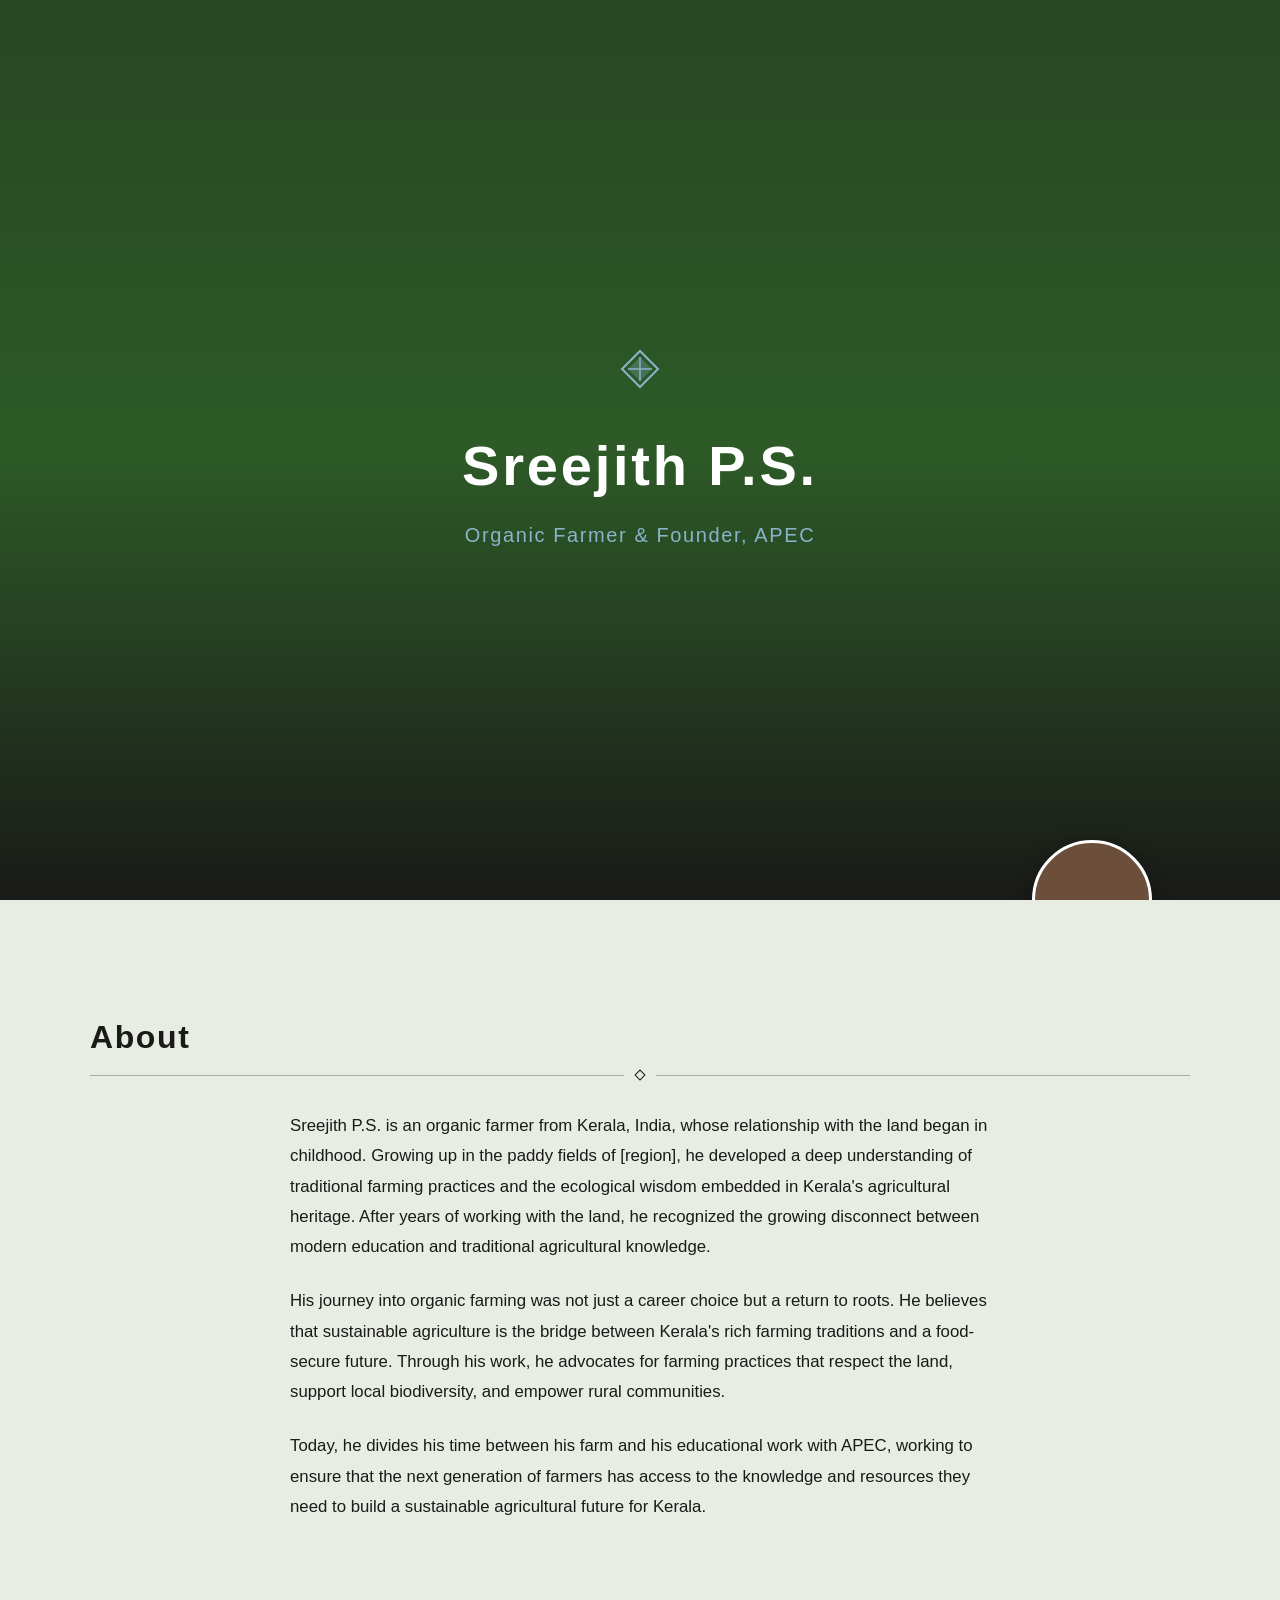
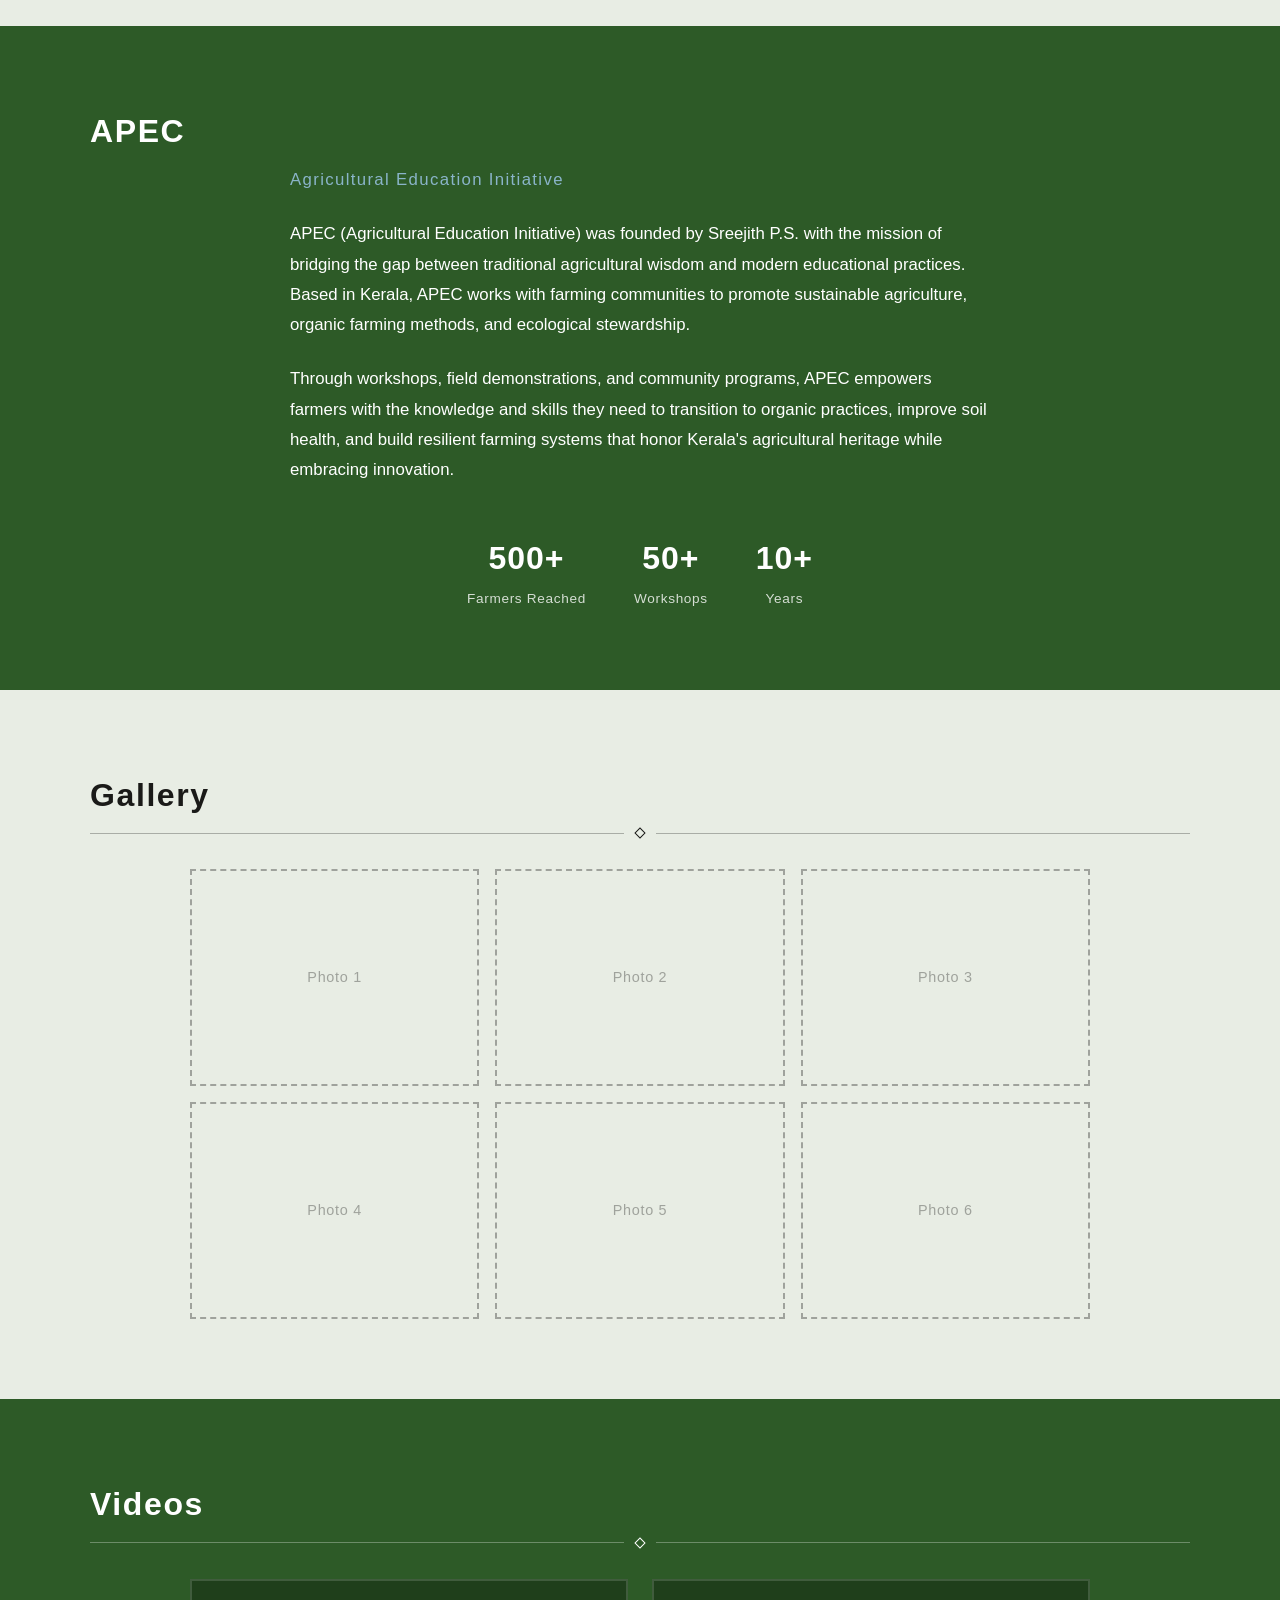
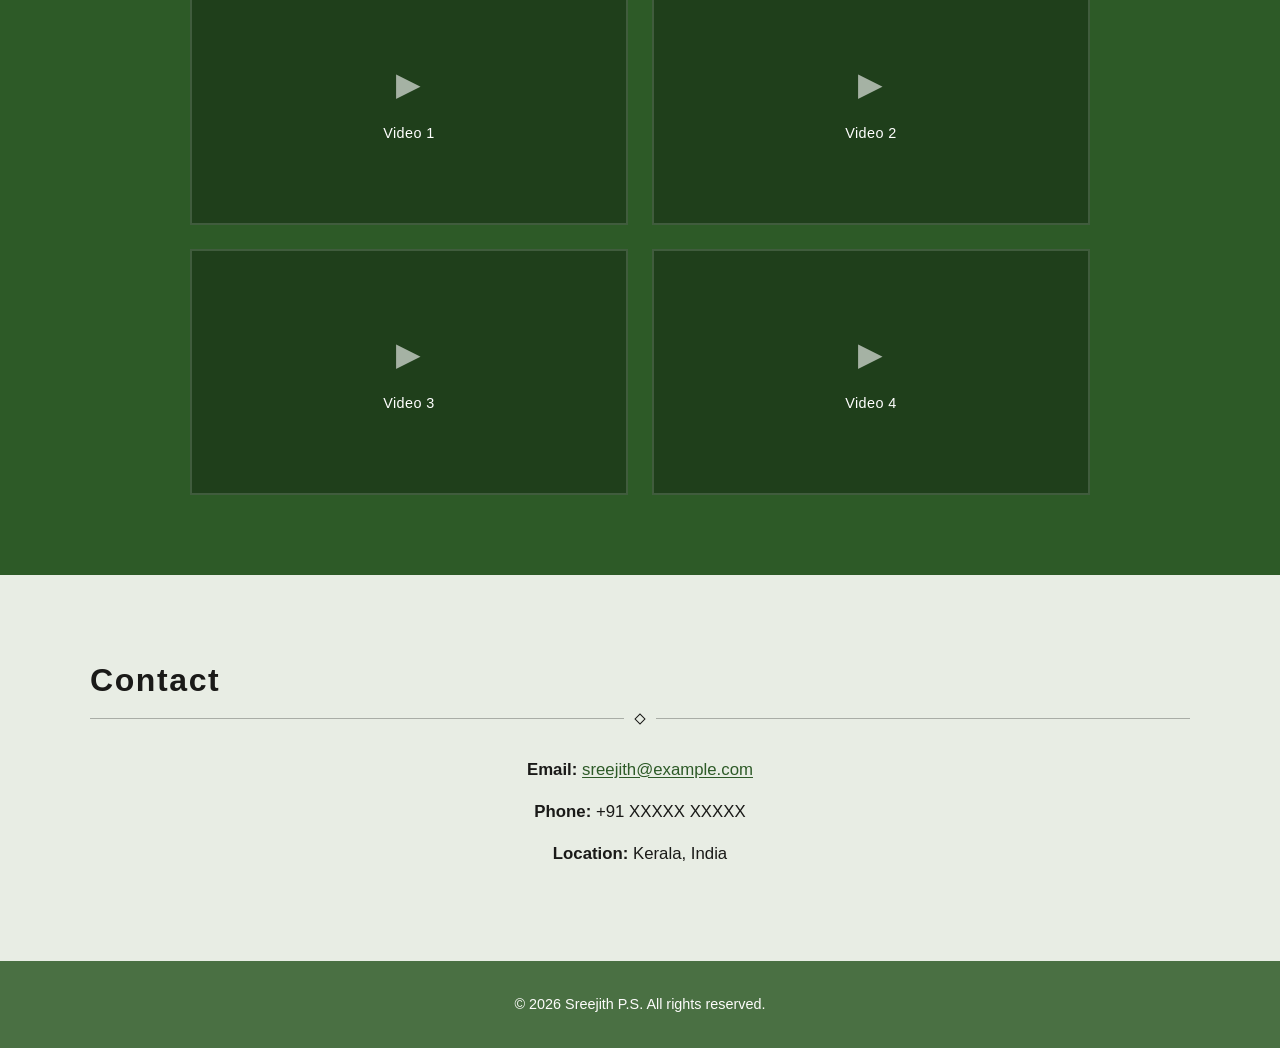
==== index.html @ b1ca7e9a "Initial commit: Sreejith P.S. portfolio site" ====
<!DOCTYPE html>
<html lang="en">
<head>
  <meta charset="UTF-8">
  <meta name="viewport" content="width=device-width, initial-scale=1.0">
  <meta name="description" content="Sreejith P.S. — Organic Farmer & Founder, APEC. Agricultural education initiative based in Kerala, India.">
  <title>Sreejith P.S. — Organic Farmer & Founder, APEC</title>
  <link rel="stylesheet" href="style.css">
</head>
<body>
  <a href="#main" class="skip-link">Skip to main content</a>

  <main id="main">

  <!-- ===== HERO ===== -->
  <section id="hero">
    <!-- REPLACE: hero landscape photo — replace background in style.css .hero-bg -->
    <div class="hero-bg"></div>
    <div class="hero-overlay"></div>
    <div class="hero-content">
      <div class="brand-mark" aria-hidden="true">
        <svg viewBox="0 0 40 40" width="40" height="40">
          <path d="M20 2 L38 20 L20 38 L2 20 Z" fill="none" stroke="#8AB4C9" stroke-width="2"/>
          <path d="M20 8 L32 20 L20 32 L8 20 Z" fill="#8AB4C9" opacity="0.3"/>
          <line x1="20" y1="8" x2="20" y2="32" stroke="#8AB4C9" stroke-width="1.5"/>
          <line x1="8" y1="20" x2="32" y2="20" stroke="#8AB4C9" stroke-width="1.5"/>
        </svg>
      </div>
      <h1>Sreejith P.S.</h1>
      <p class="tagline">Organic Farmer &amp; Founder, APEC</p>
    </div>
    <!-- REPLACE: portrait photo — replace background in style.css .hero-portrait -->
    <div class="hero-portrait" role="img" aria-label="Portrait of Sreejith P.S."></div>
  </section>

  <!-- ===== BIO ===== -->
  <section id="bio">
    <div class="section-content">
      <h2>About</h2>
      <div class="divider"><span class="divider-dot"></span></div>
      <!-- REPLACE: bio paragraph 1 -->
      <p>Sreejith P.S. is an organic farmer from Kerala, India, whose relationship with the land began in childhood. Growing up in the paddy fields of [region], he developed a deep understanding of traditional farming practices and the ecological wisdom embedded in Kerala's agricultural heritage. After years of working with the land, he recognized the growing disconnect between modern education and traditional agricultural knowledge.</p>
      <!-- REPLACE: bio paragraph 2 -->
      <p>His journey into organic farming was not just a career choice but a return to roots. He believes that sustainable agriculture is the bridge between Kerala's rich farming traditions and a food-secure future. Through his work, he advocates for farming practices that respect the land, support local biodiversity, and empower rural communities.</p>
      <!-- REPLACE: bio paragraph 3 (optional) -->
      <p>Today, he divides his time between his farm and his educational work with APEC, working to ensure that the next generation of farmers has access to the knowledge and resources they need to build a sustainable agricultural future for Kerala.</p>
    </div>
  </section>

  <!-- ===== APEC ===== -->
  <section id="apec">
    <div class="section-content">
      <h2>APEC</h2>
      <p class="subtitle">Agricultural Education Initiative</p>
      <!-- REPLACE: apec paragraph 1 -->
      <p>APEC (Agricultural Education Initiative) was founded by Sreejith P.S. with the mission of bridging the gap between traditional agricultural wisdom and modern educational practices. Based in Kerala, APEC works with farming communities to promote sustainable agriculture, organic farming methods, and ecological stewardship.</p>
      <!-- REPLACE: apec paragraph 2 -->
      <p>Through workshops, field demonstrations, and community programs, APEC empowers farmers with the knowledge and skills they need to transition to organic practices, improve soil health, and build resilient farming systems that honor Kerala's agricultural heritage while embracing innovation.</p>
      <div class="stats">
        <div class="stat"><span class="stat-number">500+</span><span class="stat-label">Farmers Reached</span></div>
        <div class="stat"><span class="stat-number">50+</span><span class="stat-label">Workshops</span></div>
        <div class="stat"><span class="stat-number">10+</span><span class="stat-label">Years</span></div>
      </div>
    </div>
  </section>

  <!-- ===== GALLERY ===== -->
  <section id="gallery">
    <div class="section-content">
      <h2>Gallery</h2>
      <div class="divider"><span class="divider-dot"></span></div>
      <div class="gallery-grid">
        <!-- REPLACE: photo 1 filename -->
        <div class="gallery-item placeholder">Photo 1</div>
        <!-- REPLACE: photo 2 filename -->
        <div class="gallery-item placeholder">Photo 2</div>
        <!-- REPLACE: photo 3 filename -->
        <div class="gallery-item placeholder">Photo 3</div>
        <!-- REPLACE: photo 4 filename -->
        <div class="gallery-item placeholder">Photo 4</div>
        <!-- REPLACE: photo 5 filename -->
        <div class="gallery-item placeholder">Photo 5</div>
        <!-- REPLACE: photo 6 filename -->
        <div class="gallery-item placeholder">Photo 6</div>
      </div>
    </div>
  </section>

  <!-- ===== VIDEOS ===== -->
  <section id="videos">
    <div class="section-content">
      <h2>Videos</h2>
      <div class="divider"><span class="divider-dot"></span></div>
      <div class="videos-grid">
        <!-- REPLACE: video 1 title -->
        <!-- REPLACE: YouTube embed URL for video 1 -->
        <div class="video-item placeholder">
          <div class="play-icon">&#9654;</div>
          <span>Video 1</span>
        </div>
        <!-- REPLACE: video 2 title -->
        <!-- REPLACE: YouTube embed URL for video 2 -->
        <div class="video-item placeholder">
          <div class="play-icon">&#9654;</div>
          <span>Video 2</span>
        </div>
        <!-- REPLACE: video 3 title -->
        <!-- REPLACE: YouTube embed URL for video 3 -->
        <div class="video-item placeholder">
          <div class="play-icon">&#9654;</div>
          <span>Video 3</span>
        </div>
        <!-- REPLACE: video 4 title -->
        <!-- REPLACE: YouTube embed URL for video 4 -->
        <div class="video-item placeholder">
          <div class="play-icon">&#9654;</div>
          <span>Video 4</span>
        </div>
      </div>
    </div>
  </section>

  <!-- ===== CONTACT ===== -->
  <section id="contact">
    <div class="section-content">
      <h2>Contact</h2>
      <div class="divider"><span class="divider-dot"></span></div>
      <div class="contact-info">
        <p><strong>Email:</strong> <a href="mailto:sreejith@example.com"><!-- REPLACE: real email -->sreejith@example.com</a></p>
        <p><strong>Phone:</strong> <!-- REPLACE: real phone -->+91 XXXXX XXXXX</p>
        <p><strong>Location:</strong> Kerala, India</p>
      </div>
    </div>
  </section>

  </main>

  <!-- ===== FOOTER ===== -->
  <footer>
    <p>&copy; 2026 Sreejith P.S. All rights reserved.</p>
  </footer>

  <script src="script.js"></script>
</body>
</html>
---- style.css ----
/* ===== RESET & BASE ===== */
*, *::before, *::after {
  margin: 0;
  padding: 0;
  box-sizing: border-box;
}

html {
  scroll-behavior: smooth;
  font-size: 16px;
}

body {
  font-family: -apple-system, BlinkMacSystemFont, "Segoe UI", Roboto, Oxygen, Ubuntu, Cantarell, sans-serif;
  color: #1A1A18;
  background: #F5F0E8;
  line-height: 1.6;
  -webkit-font-smoothing: antialiased;
  overflow-x: hidden;
}

img {
  max-width: 100%;
  height: auto;
  display: block;
}

a {
  color: #2D5A27;
  text-decoration: underline;
  text-underline-offset: 2px;
}

a:focus-visible {
  outline: 3px solid #8AB4C9;
  outline-offset: 2px;
  border-radius: 2px;
}

/* ===== SKIP LINK ===== */
.skip-link {
  position: absolute;
  top: -100%;
  left: 0;
  background: #2D5A27;
  color: #fff;
  padding: 0.5rem 1rem;
  z-index: 1000;
  text-decoration: none;
}

.skip-link:focus {
  top: 0;
}

/* ===== HERO ===== */
#hero {
  position: relative;
  height: 100vh;
  height: 100dvh;
  min-height: 500px;
  display: flex;
  align-items: center;
  justify-content: center;
  overflow: hidden;
  background: #1A1A18;
}

.hero-bg {
  position: absolute;
  inset: 0;
  background: #2D5A27;
  /* REPLACE: hero landscape photo */
  /* background-image: url('path/to/landscape.jpg'); */
  /* background-size: cover; */
  /* background-position: center; */
}

.hero-overlay {
  position: absolute;
  inset: 0;
  background: linear-gradient(to top, #1A1A18 0%, transparent 50%, rgba(26,26,24,0.3) 100%);
}

.hero-content {
  position: relative;
  z-index: 2;
  text-align: center;
  color: #fff;
  padding: 2rem;
}

.brand-mark {
  margin-bottom: 1.5rem;
  display: inline-block;
}

.brand-mark svg {
  display: block;
}

.hero-content h1 {
  font-size: clamp(2rem, 5vw, 3.5rem);
  font-weight: 700;
  letter-spacing: 0.05em;
  margin-bottom: 0.5rem;
}

.tagline {
  font-size: clamp(1rem, 2.5vw, 1.25rem);
  color: #8AB4C9;
  font-weight: 400;
  letter-spacing: 0.08em;
}

.hero-portrait {
  position: absolute;
  bottom: -60px;
  right: 10%;
  z-index: 3;
  width: 120px;
  height: 120px;
  border-radius: 50%;
  border: 3px solid #fff;
  background: #6B4F3A;
  /* REPLACE: portrait photo */
  /* background-image: url('path/to/portrait.jpg'); */
  /* background-size: cover; */
  /* background-position: center; */
  box-shadow: 0 4px 20px rgba(0,0,0,0.3);
}

/* ===== SECTIONS ===== */
section {
  padding: 5rem 1.5rem;
}

.section-content {
  max-width: 1100px;
  margin: 0 auto;
}

/* Paddy terrace banding: odd sections = paddy green, even sections = sky/water */
section:nth-of-type(odd) {
  background: #2D5A27;
  color: #fff;
}

section:nth-of-type(even) {
  background: #E8EDE4;
}

/* ===== TYPOGRAPHY ===== */
h2 {
  font-size: clamp(1.5rem, 3vw, 2rem);
  font-weight: 700;
  letter-spacing: 0.05em;
  margin-bottom: 0.5rem;
}

.subtitle {
  font-size: 1rem;
  color: #8AB4C9;
  letter-spacing: 0.08em;
  margin-bottom: 2rem;
}

.divider {
  display: flex;
  align-items: center;
  gap: 0.75rem;
  margin-bottom: 2rem;
}

.divider::before,
.divider::after {
  content: '';
  flex: 1;
  height: 1px;
  background: currentColor;
  opacity: 0.3;
}

.divider-dot {
  width: 8px;
  height: 8px;
  border: 1.5px solid currentColor;
  transform: rotate(45deg);
  flex-shrink: 0;
}

.section-content p {
  max-width: 700px;
  margin: 0 auto 1.5rem;
  font-size: 1.05rem;
  line-height: 1.8;
}

/* ===== BIO ===== */
#bio {
  padding-top: 7rem;
}

/* ===== APEC ===== */
#apec .subtitle {
  color: #8AB4C9;
}

.stats {
  display: flex;
  justify-content: center;
  gap: 3rem;
  margin-top: 3rem;
  flex-wrap: wrap;
}

.stat {
  text-align: center;
}

.stat-number {
  display: block;
  font-size: 2rem;
  font-weight: 700;
  letter-spacing: 0.03em;
}

.stat-label {
  display: block;
  font-size: 0.85rem;
  opacity: 0.8;
  margin-top: 0.25rem;
  letter-spacing: 0.05em;
}

/* ===== GALLERY ===== */
.gallery-grid {
  display: grid;
  grid-template-columns: repeat(3, 1fr);
  gap: 1rem;
  max-width: 900px;
  margin: 0 auto;
}

.gallery-item {
  aspect-ratio: 4 / 3;
  border: 2px dashed currentColor;
  opacity: 0.4;
  display: flex;
  align-items: center;
  justify-content: center;
  font-size: 0.9rem;
  letter-spacing: 0.05em;
  transition: transform 0.3s ease, opacity 0.3s ease;
  cursor: default;
}

.gallery-item.placeholder {
  opacity: 0.35;
}

@media (hover: hover) {
  .gallery-item:hover {
    transform: scale(1.03);
    opacity: 0.6;
  }
}

/* ===== VIDEOS ===== */
.videos-grid {
  display: grid;
  grid-template-columns: repeat(2, 1fr);
  gap: 1.5rem;
  max-width: 900px;
  margin: 0 auto;
}

.video-item {
  aspect-ratio: 16 / 9;
  background: rgba(0,0,0,0.3);
  border: 2px solid rgba(255,255,255,0.15);
  display: flex;
  flex-direction: column;
  align-items: center;
  justify-content: center;
  gap: 0.75rem;
  font-size: 0.9rem;
  letter-spacing: 0.03em;
  cursor: default;
}

.play-icon {
  font-size: 2rem;
  opacity: 0.6;
}

/* ===== CONTACT ===== */
.contact-info {
  text-align: center;
  max-width: 500px;
  margin: 0 auto;
}

.contact-info p {
  margin-bottom: 0.75rem;
  font-size: 1.05rem;
}

.contact-info a {
  color: #2D5A27;
  font-weight: 500;
}

/* ===== FOOTER ===== */
footer {
  background: #2D5A27;
  color: #fff;
  text-align: center;
  padding: 2rem 1.5rem;
  font-size: 0.9rem;
  opacity: 0.85;
}

/* ===== RESPONSIVE ===== */

/* Tablet */
@media (max-width: 768px) {
  section {
    padding: 3rem 1.25rem;
  }

  .hero-portrait {
    width: 90px;
    height: 90px;
    bottom: -45px;
    right: 5%;
  }

  #bio {
    padding-top: 5.5rem;
  }

  .gallery-grid {
    grid-template-columns: repeat(2, 1fr);
    gap: 0.75rem;
  }

  .videos-grid {
    grid-template-columns: 1fr;
    gap: 1rem;
  }

  .stats {
    gap: 2rem;
  }

  .stat-number {
    font-size: 1.5rem;
  }

  .section-content p {
    font-size: 1rem;
    line-height: 1.7;
  }
}

/* Small phones */
@media (max-width: 480px) {
  #hero {
    min-height: 400px;
  }

  .hero-content {
    padding: 1.5rem;
  }

  .hero-content h1 {
    font-size: clamp(1.5rem, 7vw, 2rem);
  }

  .tagline {
    font-size: clamp(0.85rem, 3.5vw, 1rem);
  }

  .hero-portrait {
    width: 80px;
    height: 80px;
    bottom: -40px;
    right: 5%;
  }

  #bio {
    padding-top: 5rem;
  }

  section {
    padding: 2.5rem 1rem;
  }

  h2 {
    font-size: clamp(1.25rem, 5vw, 1.5rem);
  }

  .subtitle {
    font-size: 0.9rem;
  }

  .gallery-grid {
    grid-template-columns: 1fr;
    gap: 0.75rem;
  }

  .stats {
    flex-direction: column;
    gap: 1.5rem;
    align-items: center;
  }

  .stat-number {
    font-size: 1.5rem;
  }

  .contact-info p {
    font-size: 0.95rem;
  }

  .contact-info a {
    display: inline-block;
    padding: 0.5rem 0;
  }
}

/* Very small phones */
@media (max-width: 360px) {
  #hero {
    min-height: 350px;
  }

  .hero-content h1 {
    font-size: 1.4rem;
  }

  .tagline {
    font-size: 0.8rem;
  }

  .hero-portrait {
    width: 70px;
    height: 70px;
    bottom: -35px;
  }

  #bio {
    padding-top: 4.5rem;
  }

  section {
    padding: 2rem 0.75rem;
  }

  .stat-number {
    font-size: 1.25rem;
  }
}
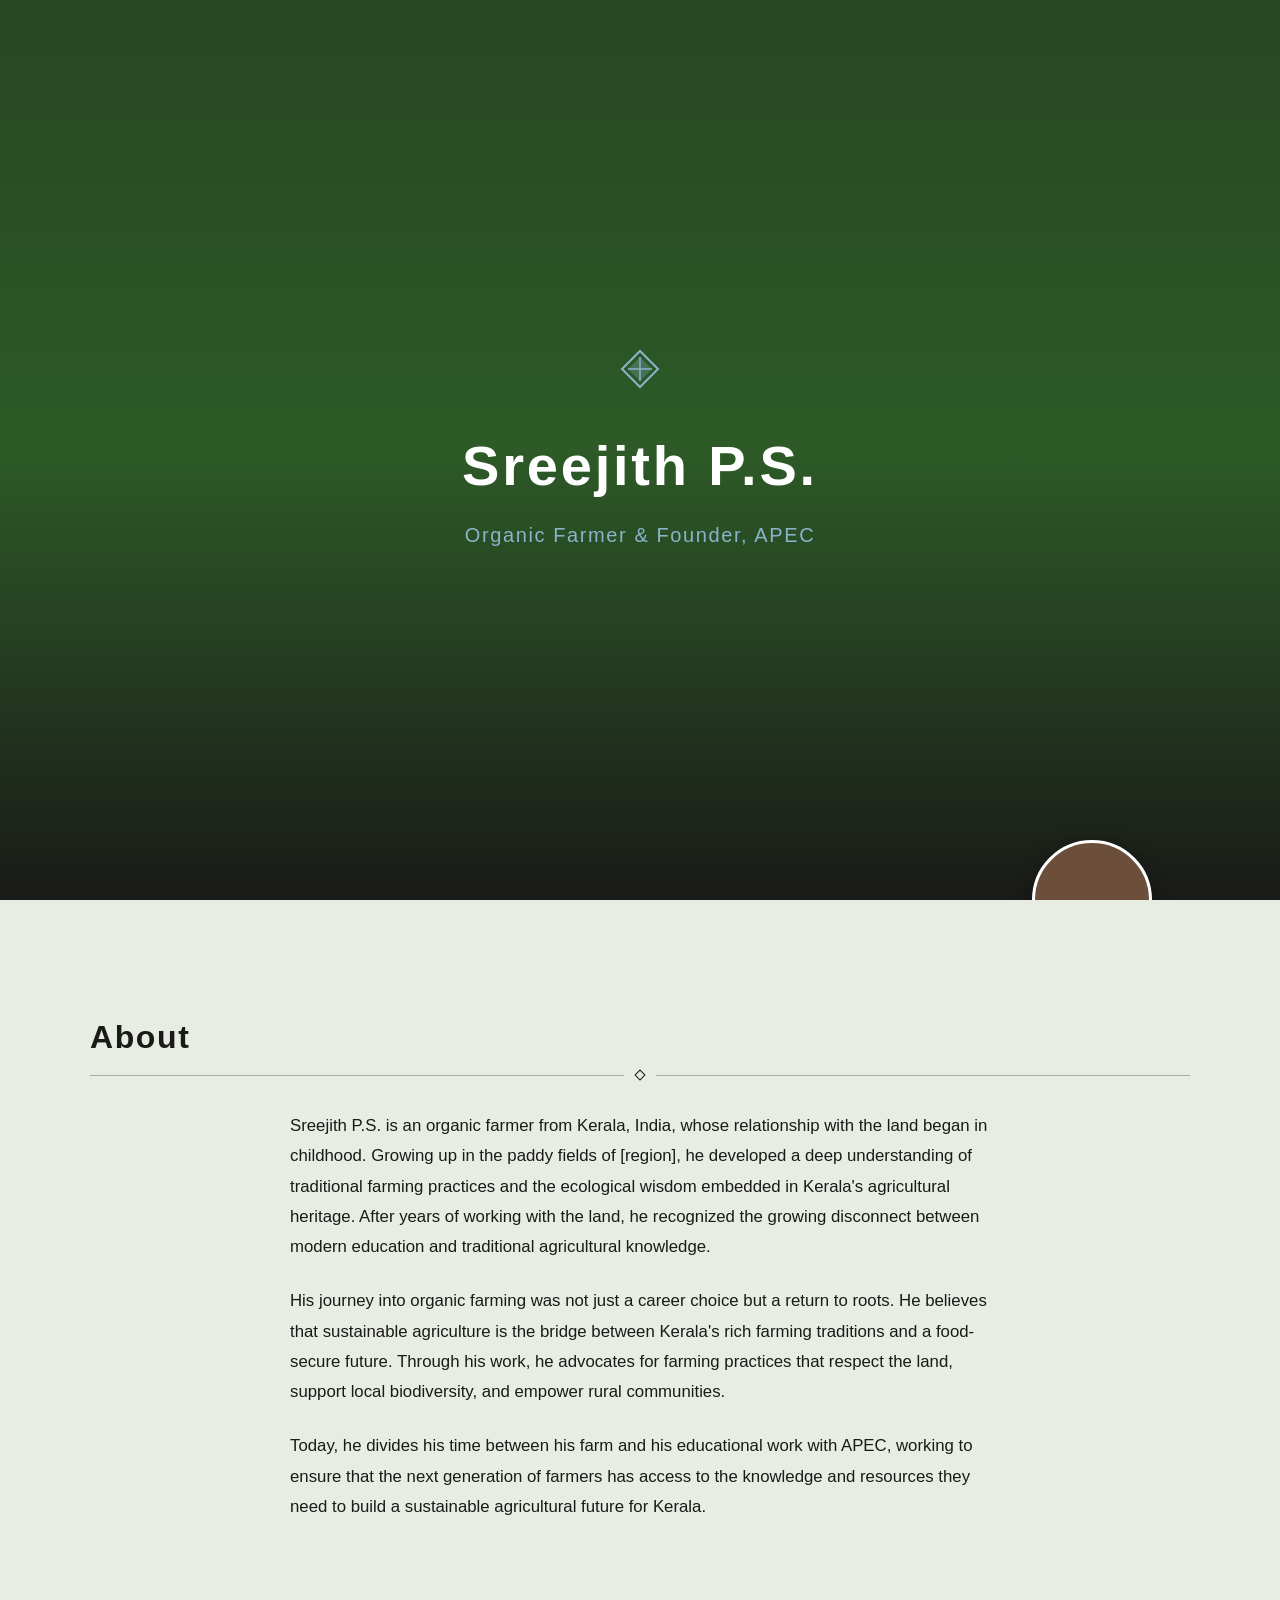
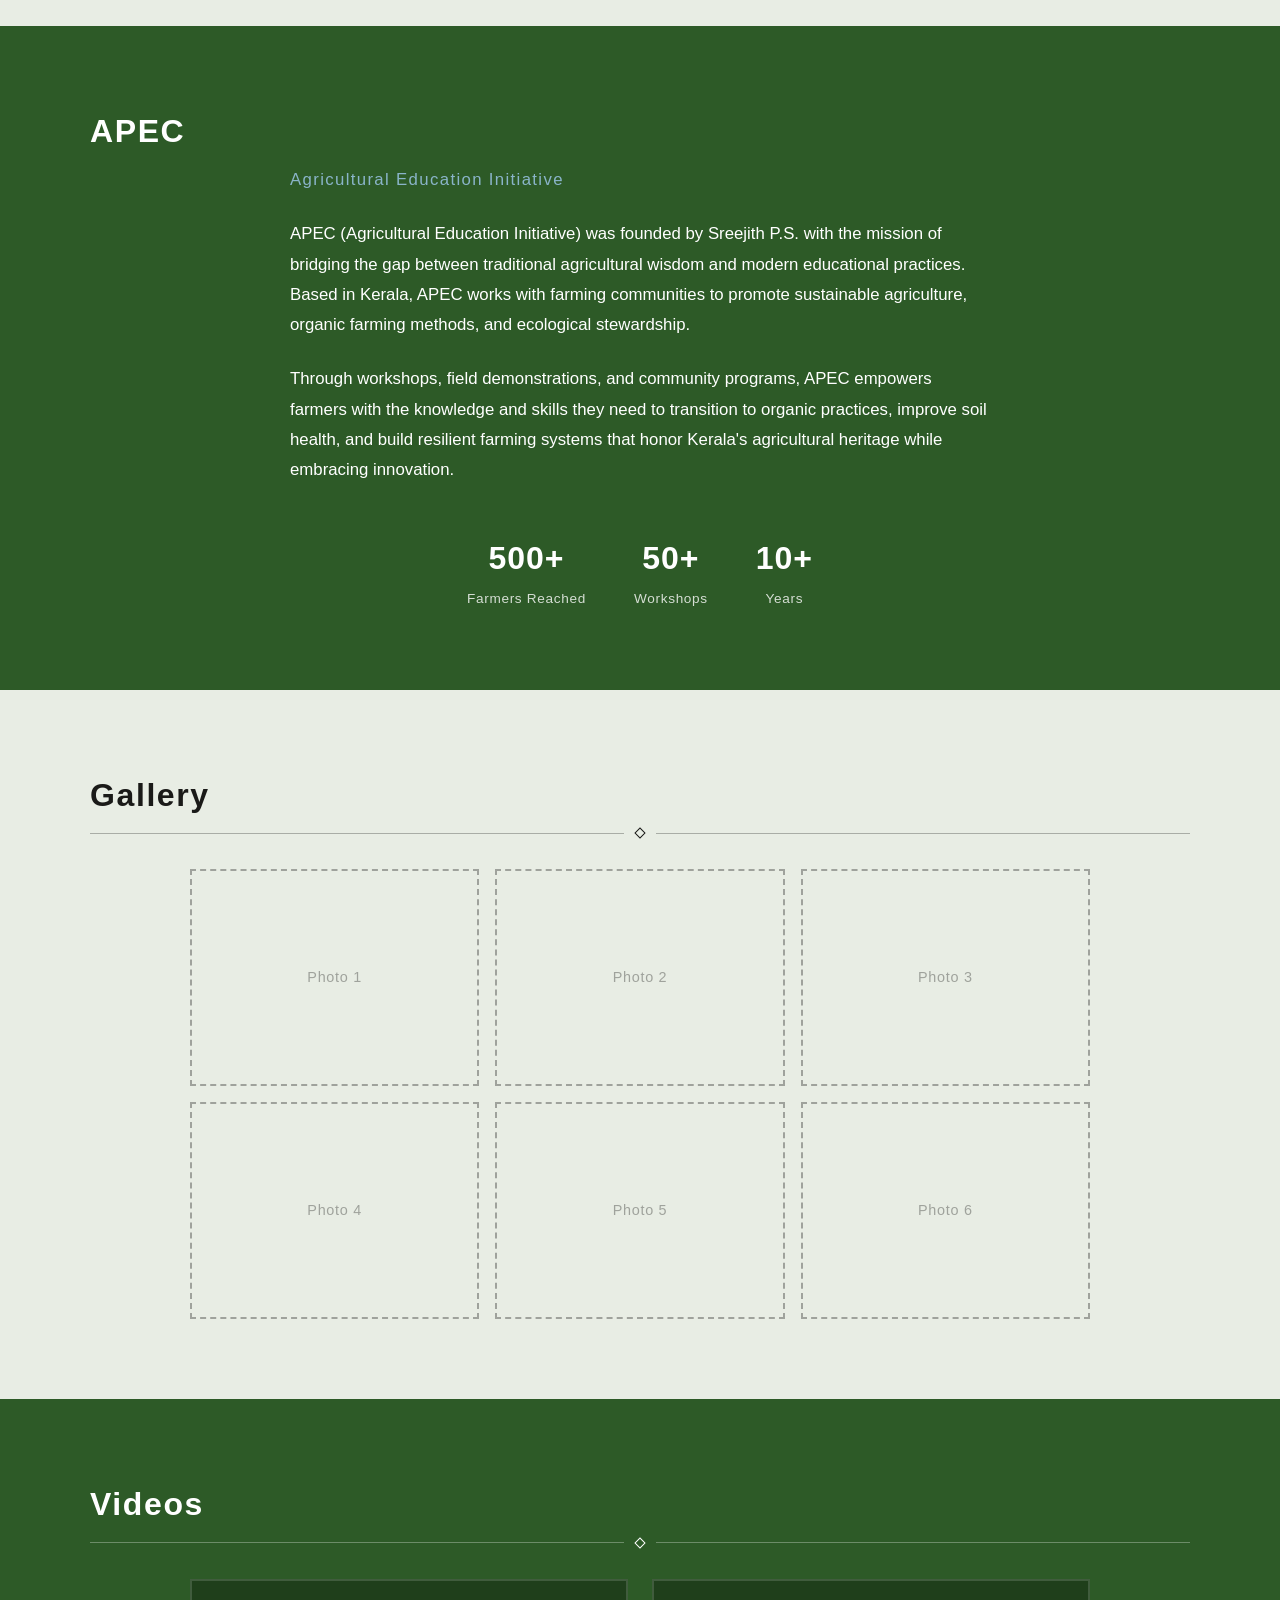
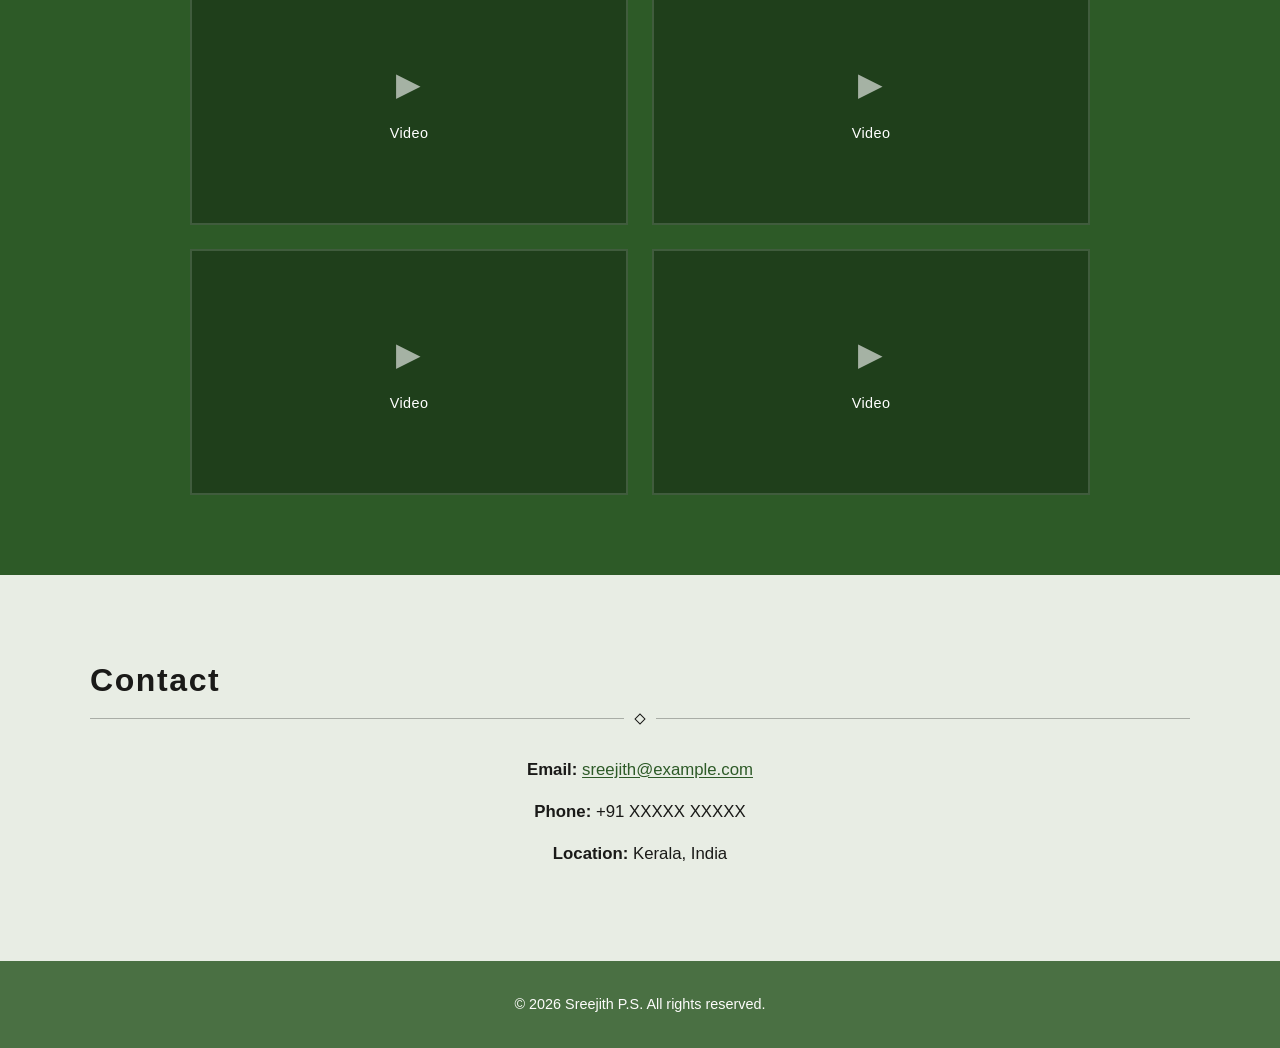
==== commit cd19a6e7: "Add content.json, admin dashboard, dynamic content rendering" ====
--- a/index.html
+++ b/index.html
@@ -38,12 +38,7 @@
     <div class="section-content">
       <h2>About</h2>
       <div class="divider"><span class="divider-dot"></span></div>
-      <!-- REPLACE: bio paragraph 1 -->
-      <p>Sreejith P.S. is an organic farmer from Kerala, India, whose relationship with the land began in childhood. Growing up in the paddy fields of [region], he developed a deep understanding of traditional farming practices and the ecological wisdom embedded in Kerala's agricultural heritage. After years of working with the land, he recognized the growing disconnect between modern education and traditional agricultural knowledge.</p>
-      <!-- REPLACE: bio paragraph 2 -->
-      <p>His journey into organic farming was not just a career choice but a return to roots. He believes that sustainable agriculture is the bridge between Kerala's rich farming traditions and a food-secure future. Through his work, he advocates for farming practices that respect the land, support local biodiversity, and empower rural communities.</p>
-      <!-- REPLACE: bio paragraph 3 (optional) -->
-      <p>Today, he divides his time between his farm and his educational work with APEC, working to ensure that the next generation of farmers has access to the knowledge and resources they need to build a sustainable agricultural future for Kerala.</p>
+      <div id="bio-content"></div>
     </div>
   </section>
 
@@ -52,15 +47,8 @@
     <div class="section-content">
       <h2>APEC</h2>
       <p class="subtitle">Agricultural Education Initiative</p>
-      <!-- REPLACE: apec paragraph 1 -->
-      <p>APEC (Agricultural Education Initiative) was founded by Sreejith P.S. with the mission of bridging the gap between traditional agricultural wisdom and modern educational practices. Based in Kerala, APEC works with farming communities to promote sustainable agriculture, organic farming methods, and ecological stewardship.</p>
-      <!-- REPLACE: apec paragraph 2 -->
-      <p>Through workshops, field demonstrations, and community programs, APEC empowers farmers with the knowledge and skills they need to transition to organic practices, improve soil health, and build resilient farming systems that honor Kerala's agricultural heritage while embracing innovation.</p>
-      <div class="stats">
-        <div class="stat"><span class="stat-number">500+</span><span class="stat-label">Farmers Reached</span></div>
-        <div class="stat"><span class="stat-number">50+</span><span class="stat-label">Workshops</span></div>
-        <div class="stat"><span class="stat-number">10+</span><span class="stat-label">Years</span></div>
-      </div>
+      <div id="apec-content"></div>
+      <div id="stats-content" class="stats"></div>
     </div>
   </section>
 
@@ -69,20 +57,7 @@
     <div class="section-content">
       <h2>Gallery</h2>
       <div class="divider"><span class="divider-dot"></span></div>
-      <div class="gallery-grid">
-        <!-- REPLACE: photo 1 filename -->
-        <div class="gallery-item placeholder">Photo 1</div>
-        <!-- REPLACE: photo 2 filename -->
-        <div class="gallery-item placeholder">Photo 2</div>
-        <!-- REPLACE: photo 3 filename -->
-        <div class="gallery-item placeholder">Photo 3</div>
-        <!-- REPLACE: photo 4 filename -->
-        <div class="gallery-item placeholder">Photo 4</div>
-        <!-- REPLACE: photo 5 filename -->
-        <div class="gallery-item placeholder">Photo 5</div>
-        <!-- REPLACE: photo 6 filename -->
-        <div class="gallery-item placeholder">Photo 6</div>
-      </div>
+      <div id="gallery-content" class="gallery-grid"></div>
     </div>
   </section>
 
@@ -91,32 +66,7 @@
     <div class="section-content">
       <h2>Videos</h2>
       <div class="divider"><span class="divider-dot"></span></div>
-      <div class="videos-grid">
-        <!-- REPLACE: video 1 title -->
-        <!-- REPLACE: YouTube embed URL for video 1 -->
-        <div class="video-item placeholder">
-          <div class="play-icon">&#9654;</div>
-          <span>Video 1</span>
-        </div>
-        <!-- REPLACE: video 2 title -->
-        <!-- REPLACE: YouTube embed URL for video 2 -->
-        <div class="video-item placeholder">
-          <div class="play-icon">&#9654;</div>
-          <span>Video 2</span>
-        </div>
-        <!-- REPLACE: video 3 title -->
-        <!-- REPLACE: YouTube embed URL for video 3 -->
-        <div class="video-item placeholder">
-          <div class="play-icon">&#9654;</div>
-          <span>Video 3</span>
-        </div>
-        <!-- REPLACE: video 4 title -->
-        <!-- REPLACE: YouTube embed URL for video 4 -->
-        <div class="video-item placeholder">
-          <div class="play-icon">&#9654;</div>
-          <span>Video 4</span>
-        </div>
-      </div>
+      <div id="videos-content" class="videos-grid"></div>
     </div>
   </section>
 
@@ -125,11 +75,7 @@
     <div class="section-content">
       <h2>Contact</h2>
       <div class="divider"><span class="divider-dot"></span></div>
-      <div class="contact-info">
-        <p><strong>Email:</strong> <a href="mailto:sreejith@example.com"><!-- REPLACE: real email -->sreejith@example.com</a></p>
-        <p><strong>Phone:</strong> <!-- REPLACE: real phone -->+91 XXXXX XXXXX</p>
-        <p><strong>Location:</strong> Kerala, India</p>
-      </div>
+      <div id="contact-content" class="contact-info"></div>
     </div>
   </section>
 
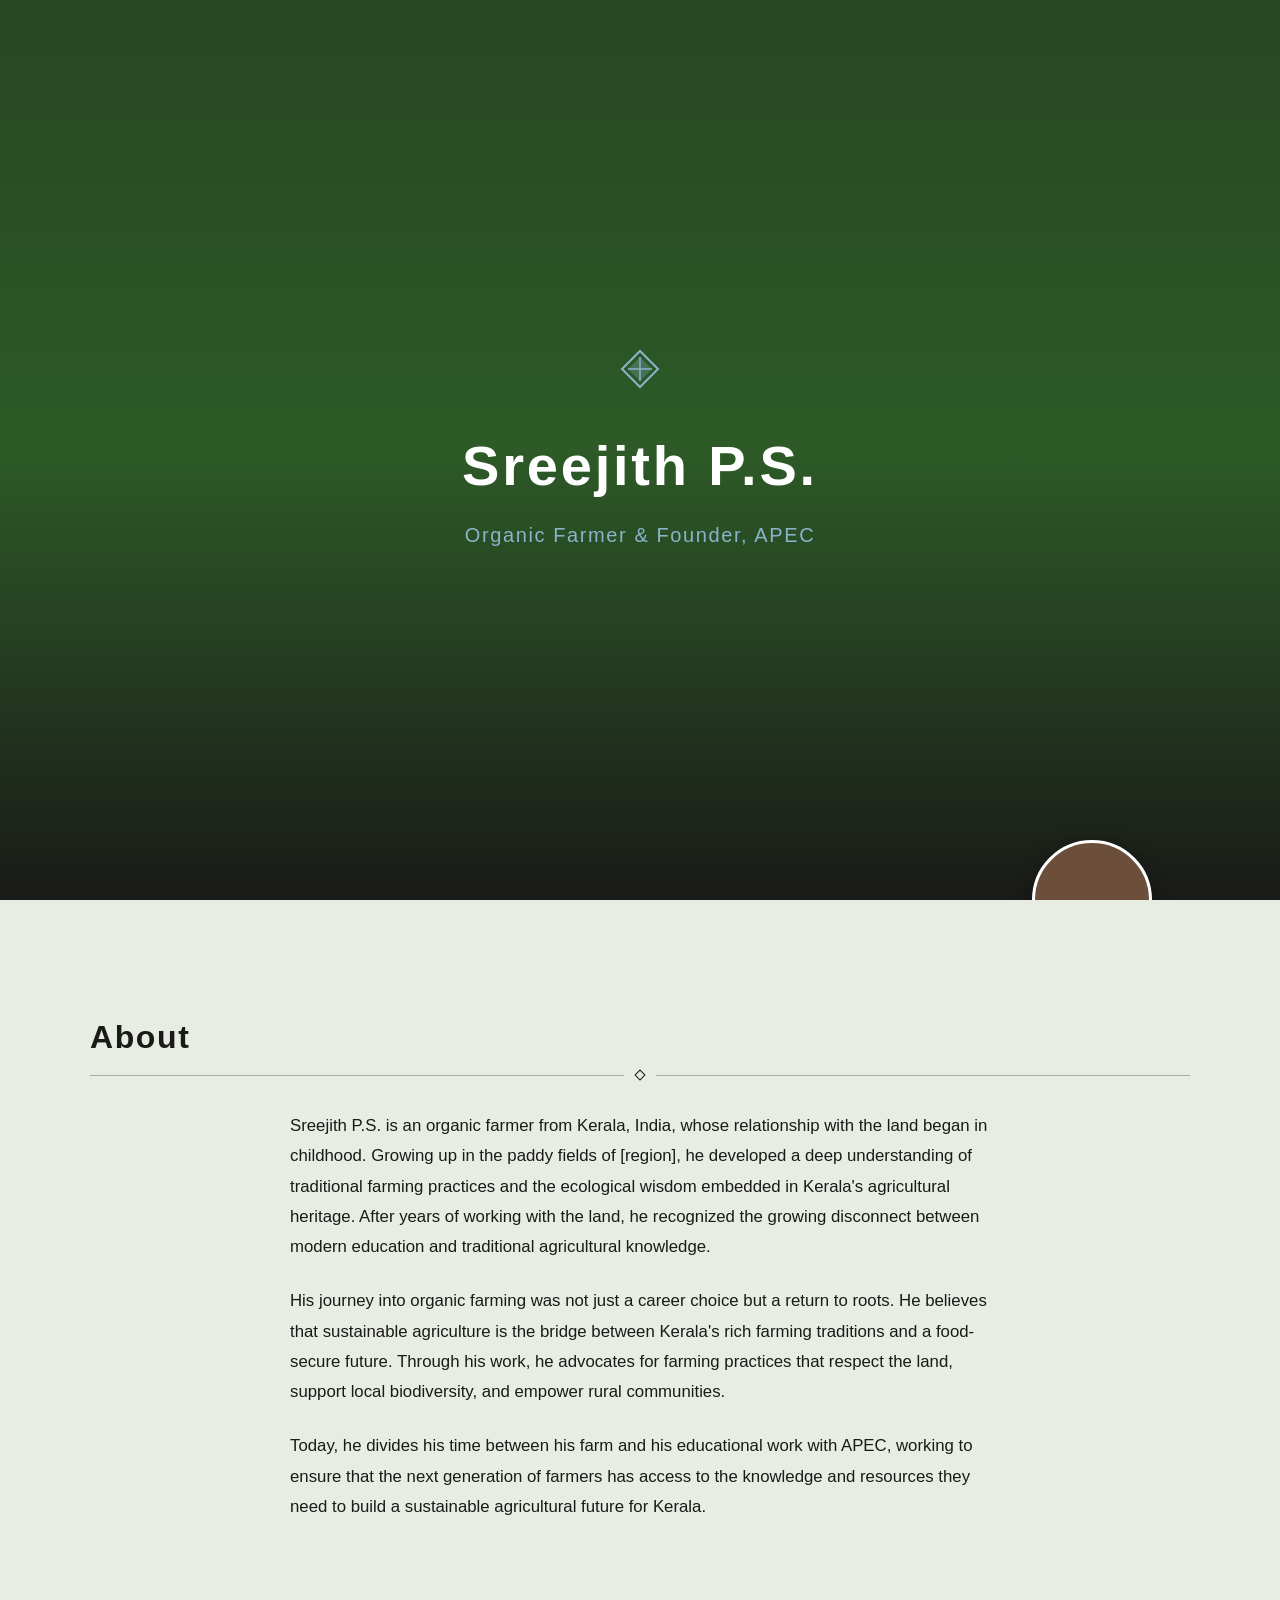
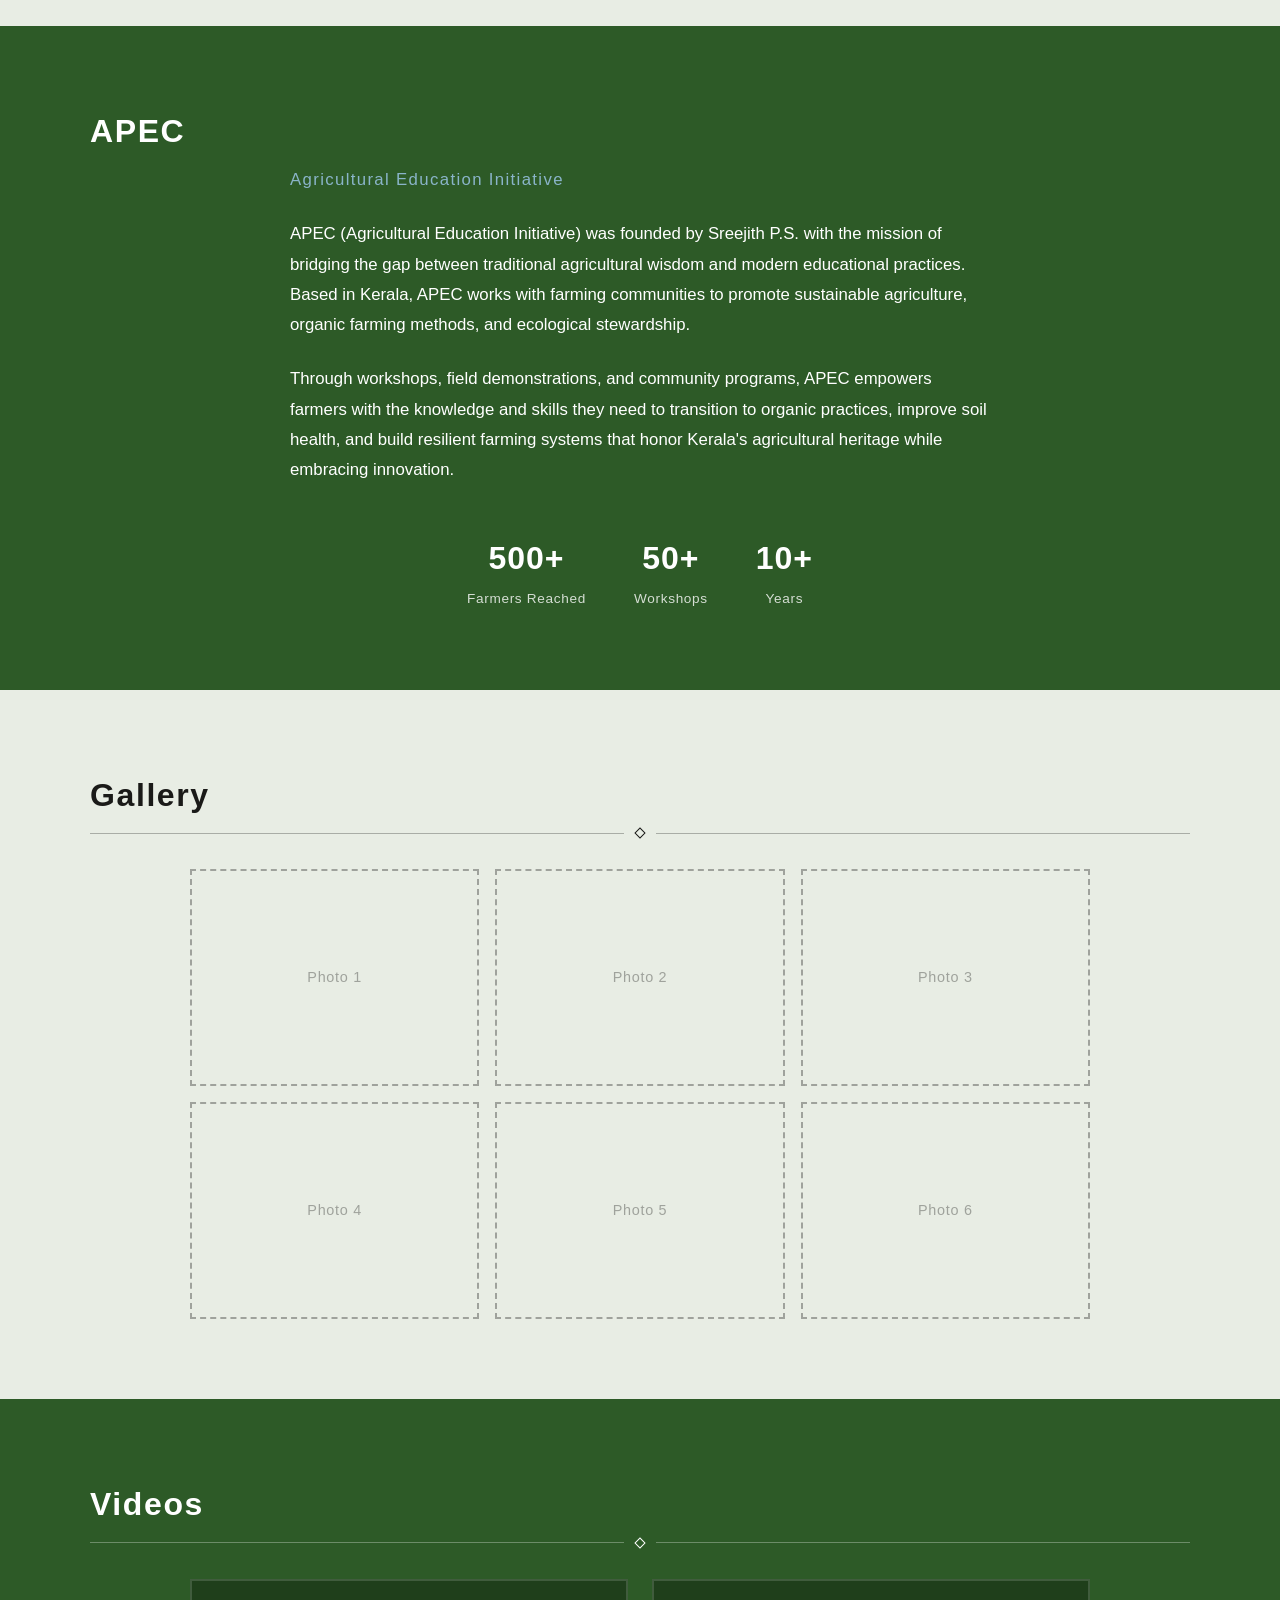
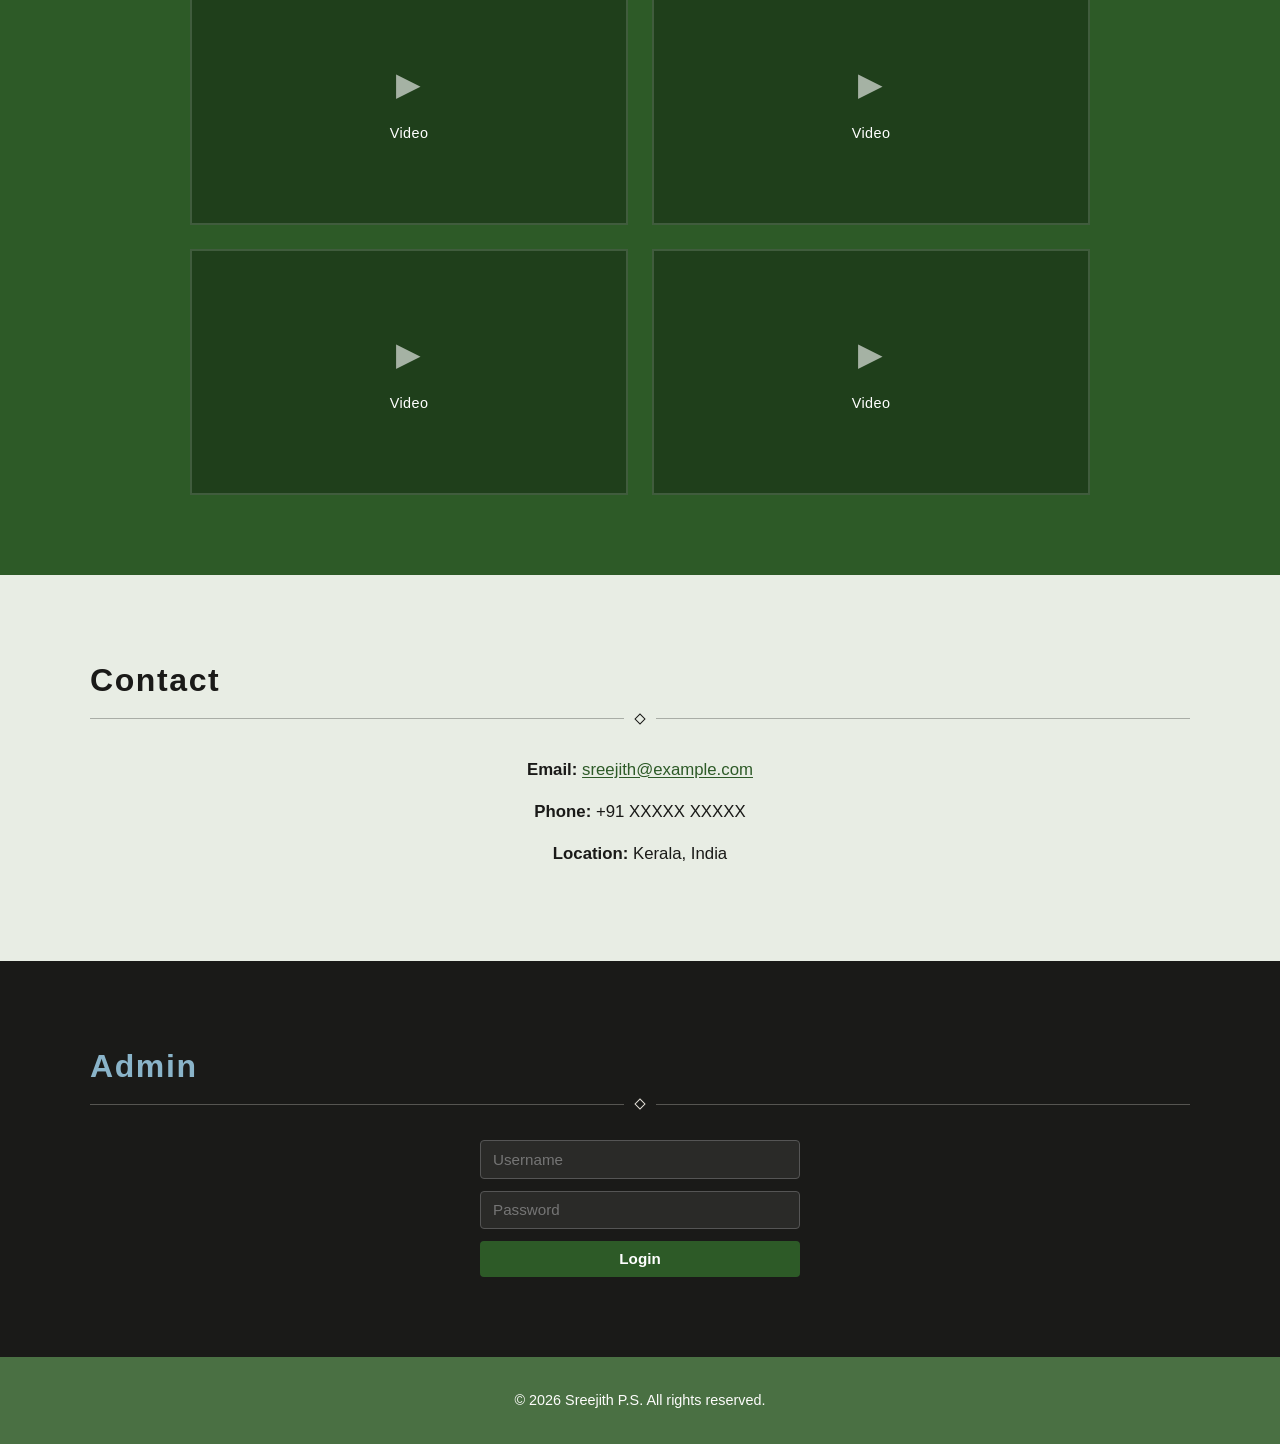
==== commit 2f7d40c2: "Add admin panel with login to main page" ====
--- a/index.html
+++ b/index.html
@@ -79,6 +79,70 @@
     </div>
   </section>
 
+  <!-- ===== ADMIN (hidden until login) ===== -->
+  <section id="admin-section">
+    <div class="section-content" id="admin-login">
+      <h2>Admin</h2>
+      <div class="divider"><span class="divider-dot"></span></div>
+      <div class="admin-login-box">
+        <input type="text" id="admin-user" placeholder="Username" autocomplete="off">
+        <input type="password" id="admin-pass" placeholder="Password" autocomplete="off">
+        <button class="btn" onclick="adminLogin()">Login</button>
+        <p id="admin-login-err" class="admin-err"></p>
+      </div>
+    </div>
+    <div class="section-content" id="admin-editor" style="display:none">
+      <h2>Admin — Content Editor</h2>
+      <p class="subtitle" style="margin-bottom:0.5rem">Edit content and publish — changes go live in ~30-60s.</p>
+      <button class="btn btn-sm" onclick="adminLogout()" style="margin-bottom:1.5rem;background:#6B4F3A;color:#fff;border:none;padding:0.4rem 1rem;border-radius:4px;cursor:pointer;font-size:0.85rem">Logout</button>
+
+      <div class="admin-token-bar">
+        <input type="password" id="admin-token" placeholder="GitHub token (ghp_...)" autocomplete="off">
+        <input type="text" id="admin-owner" value="anumlops" placeholder="Owner" style="width:100px">
+        <span style="color:#888">/</span>
+        <input type="text" id="admin-repo" value="sreejith-ps-portfolio" placeholder="Repo" style="width:150px">
+      </div>
+
+      <div class="admin-layout">
+        <div class="admin-form">
+          <h3>Bio</h3>
+          <div class="admin-field"><label>Paragraph 1</label><textarea id="abio1" rows="3"></textarea></div>
+          <div class="admin-field"><label>Paragraph 2</label><textarea id="abio2" rows="3"></textarea></div>
+          <div class="admin-field"><label>Paragraph 3 <span class="opt">(optional)</span></label><textarea id="abio3" rows="3"></textarea></div>
+          <h3>APEC</h3>
+          <div class="admin-field"><label>Paragraph 1</label><textarea id="aapec1" rows="3"></textarea></div>
+          <div class="admin-field"><label>Paragraph 2</label><textarea id="aapec2" rows="3"></textarea></div>
+          <h3>Stats</h3>
+          <div class="admin-field"><label>Stat 1</label><div class="arow"><input type="text" id="astat1n" placeholder="500+" style="width:80px"><input type="text" id="astat1l" placeholder="Farmers Reached"></div></div>
+          <div class="admin-field"><label>Stat 2</label><div class="arow"><input type="text" id="astat2n" placeholder="50+" style="width:80px"><input type="text" id="astat2l" placeholder="Workshops"></div></div>
+          <div class="admin-field"><label>Stat 3</label><div class="arow"><input type="text" id="astat3n" placeholder="10+" style="width:80px"><input type="text" id="astat3l" placeholder="Years"></div></div>
+          <h3>Gallery</h3>
+          <p class="admin-hint">Upload images to <code>/images</code> folder in repo, reference as <code>images/farm1.jpg</code></p>
+          <div id="admin-gallery"></div>
+          <h3>Videos</h3>
+          <p class="admin-hint">Paste YouTube URL or video ID</p>
+          <div id="admin-videos"></div>
+          <h3>Contact</h3>
+          <div class="admin-field"><label>Email</label><input type="text" id="acontact-email"></div>
+          <div class="admin-field"><label>Phone</label><input type="text" id="acontact-phone"></div>
+          <div class="admin-actions">
+            <button class="btn btn-primary" onclick="adminSave()">Save &amp; Publish</button>
+            <button class="btn btn-outline" onclick="adminDownload()">Download content.json</button>
+          </div>
+          <div id="admin-status" class="admin-status"></div>
+        </div>
+        <div class="admin-preview">
+          <h3>Live Preview</h3>
+          <div class="ap-box"><div class="ap-label">Bio</div><div id="aprev-bio"></div></div>
+          <div class="ap-box ap-dark"><div class="ap-label">APEC</div><div id="aprev-apec"></div><div class="ap-stats" id="aprev-stats"></div></div>
+          <div class="ap-box"><div class="ap-label">Gallery</div><p id="aprev-gallery" style="color:#888;font-size:0.85rem"></p></div>
+          <div class="ap-box ap-dark"><div class="ap-label">Videos</div><p id="aprev-videos" style="color:#aaa;font-size:0.85rem"></p></div>
+          <div class="ap-box"><div class="ap-label">Contact</div><div id="aprev-contact"></div></div>
+        </div>
+      </div>
+    </div>
+  </section>
+
   </main>
 
   <!-- ===== FOOTER ===== -->
--- a/style.css
+++ b/style.css
@@ -321,6 +321,63 @@
   opacity: 0.85;
 }
 
+/* ===== ADMIN ===== */
+#admin-section { background: #1A1A18 !important; color: #e0ddd5; }
+#admin-section .section-content { max-width: 1100px; margin: 0 auto; }
+#admin-section h2 { color: #8AB4C9; }
+#admin-section .subtitle { color: #8AB4C9; }
+.admin-login-box { max-width: 320px; margin: 0 auto; display: flex; flex-direction: column; gap: 0.75rem; }
+.admin-login-box input { padding: 0.6rem 0.75rem; border: 1px solid #555; border-radius: 4px; background: #2a2a28; color: #fff; font-size: 0.95rem; }
+.admin-login-box input:focus { outline: 2px solid #8AB4C9; border-color: transparent; }
+.admin-login-box .btn { padding: 0.6rem; background: #2D5A27; color: #fff; border: none; border-radius: 4px; font-size: 0.95rem; font-weight: 600; cursor: pointer; }
+.admin-login-box .btn:hover { opacity: 0.85; }
+.admin-err { color: #e74c3c; font-size: 0.85rem; text-align: center; display: none; }
+.admin-token-bar { display: flex; gap: 0.5rem; align-items: center; margin-bottom: 1.5rem; flex-wrap: wrap; }
+.admin-token-bar input { padding: 0.5rem 0.75rem; border: 1px solid #555; border-radius: 4px; background: #2a2a28; color: #fff; font-size: 0.85rem; flex: 1; min-width: 150px; }
+.admin-token-bar input:focus { outline: 2px solid #8AB4C9; border-color: transparent; }
+.admin-layout { display: grid; grid-template-columns: 1fr 1fr; gap: 1.5rem; }
+@media (max-width: 800px) { .admin-layout { grid-template-columns: 1fr; } }
+.admin-form h3 { font-size: 0.95rem; color: #8AB4C9; margin: 1rem 0 0.5rem; padding-bottom: 0.3rem; border-bottom: 1px solid #333; }
+.admin-field { margin-bottom: 0.75rem; }
+.admin-field label { display: block; font-size: 0.8rem; color: #aaa; margin-bottom: 0.2rem; }
+.admin-field .opt { color: #666; font-weight: 400; }
+.admin-field textarea { width: 100%; min-height: 60px; padding: 0.5rem; border: 1px solid #555; border-radius: 4px; background: #2a2a28; color: #e0ddd5; font-size: 0.85rem; font-family: inherit; resize: vertical; }
+.admin-field textarea:focus { outline: 2px solid #8AB4C9; border-color: transparent; }
+.admin-field input[type="text"] { width: 100%; padding: 0.5rem; border: 1px solid #555; border-radius: 4px; background: #2a2a28; color: #e0ddd5; font-size: 0.85rem; }
+.admin-field input:focus { outline: 2px solid #8AB4C9; border-color: transparent; }
+.arow { display: flex; gap: 0.5rem; }
+.arow input { flex: 1; }
+.admin-hint { font-size: 0.8rem; color: #888; margin-bottom: 0.5rem; }
+.admin-hint code { background: #2a2a28; padding: 0.1rem 0.3rem; border-radius: 3px; }
+#admin-gallery .admin-field { display: flex; gap: 0.5rem; align-items: center; }
+#admin-gallery .admin-field input { flex: 1; }
+#admin-gallery .admin-field .thumb { width: 40px; height: 30px; border-radius: 3px; background: #333; flex-shrink: 0; overflow: hidden; }
+#admin-gallery .admin-field .thumb img { width: 100%; height: 100%; object-fit: cover; display: block; }
+#admin-videos .admin-field { display: flex; gap: 0.5rem; align-items: center; }
+#admin-videos .admin-field input { flex: 1; }
+#admin-videos .admin-field input:first-child { width: 35%; flex-shrink: 0; }
+#admin-videos .admin-field .vstat { font-size: 0.75rem; color: #888; white-space: nowrap; }
+.admin-actions { display: flex; gap: 0.75rem; margin-top: 1.5rem; flex-wrap: wrap; }
+.admin-actions .btn { padding: 0.6rem 1.25rem; border: none; border-radius: 6px; font-size: 0.9rem; font-weight: 600; cursor: pointer; }
+.admin-actions .btn:hover { opacity: 0.85; }
+.admin-actions .btn-primary { background: #2D5A27; color: #fff; }
+.admin-actions .btn-outline { background: none; border: 2px solid #8AB4C9; color: #8AB4C9; }
+.admin-actions .btn:disabled { opacity: 0.5; cursor: not-allowed; }
+.admin-status { margin-top: 1rem; padding: 0.75rem 1rem; border-radius: 6px; font-size: 0.85rem; display: none; }
+.admin-status.success { background: #1e3a1c; color: #8fc98a; border: 1px solid #2D5A27; display: block; }
+.admin-status.error { background: #3a1c1c; color: #e74c3c; border: 1px solid #5a2727; display: block; }
+.admin-status.info { background: #1c2a3a; color: #8AB4C9; border: 1px solid #274a5a; display: block; }
+.admin-preview { background: #2a2a28; border: 1px solid #333; border-radius: 8px; padding: 1.25rem; position: sticky; top: 1rem; max-height: calc(100vh - 4rem); overflow-y: auto; }
+.admin-preview h3 { font-size: 0.95rem; color: #8AB4C9; margin-bottom: 0.75rem; }
+.ap-box { background: #3a3a38; padding: 0.75rem; border-radius: 6px; margin-bottom: 0.75rem; }
+.ap-box.ap-dark { background: #2D5A27; color: #e0ddd5; }
+.ap-label { font-size: 0.75rem; text-transform: uppercase; letter-spacing: 0.05em; opacity: 0.5; margin-bottom: 0.4rem; }
+.ap-box p { font-size: 0.8rem; line-height: 1.5; margin-bottom: 0.3rem; }
+.ap-stats { display: flex; gap: 1rem; margin-top: 0.5rem; }
+.ap-stats .si { text-align: center; }
+.ap-stats .si .sn { font-weight: 700; font-size: 1rem; }
+.ap-stats .si .sl { font-size: 0.7rem; opacity: 0.7; }
+
 /* ===== RESPONSIVE ===== */
 
 /* Tablet */
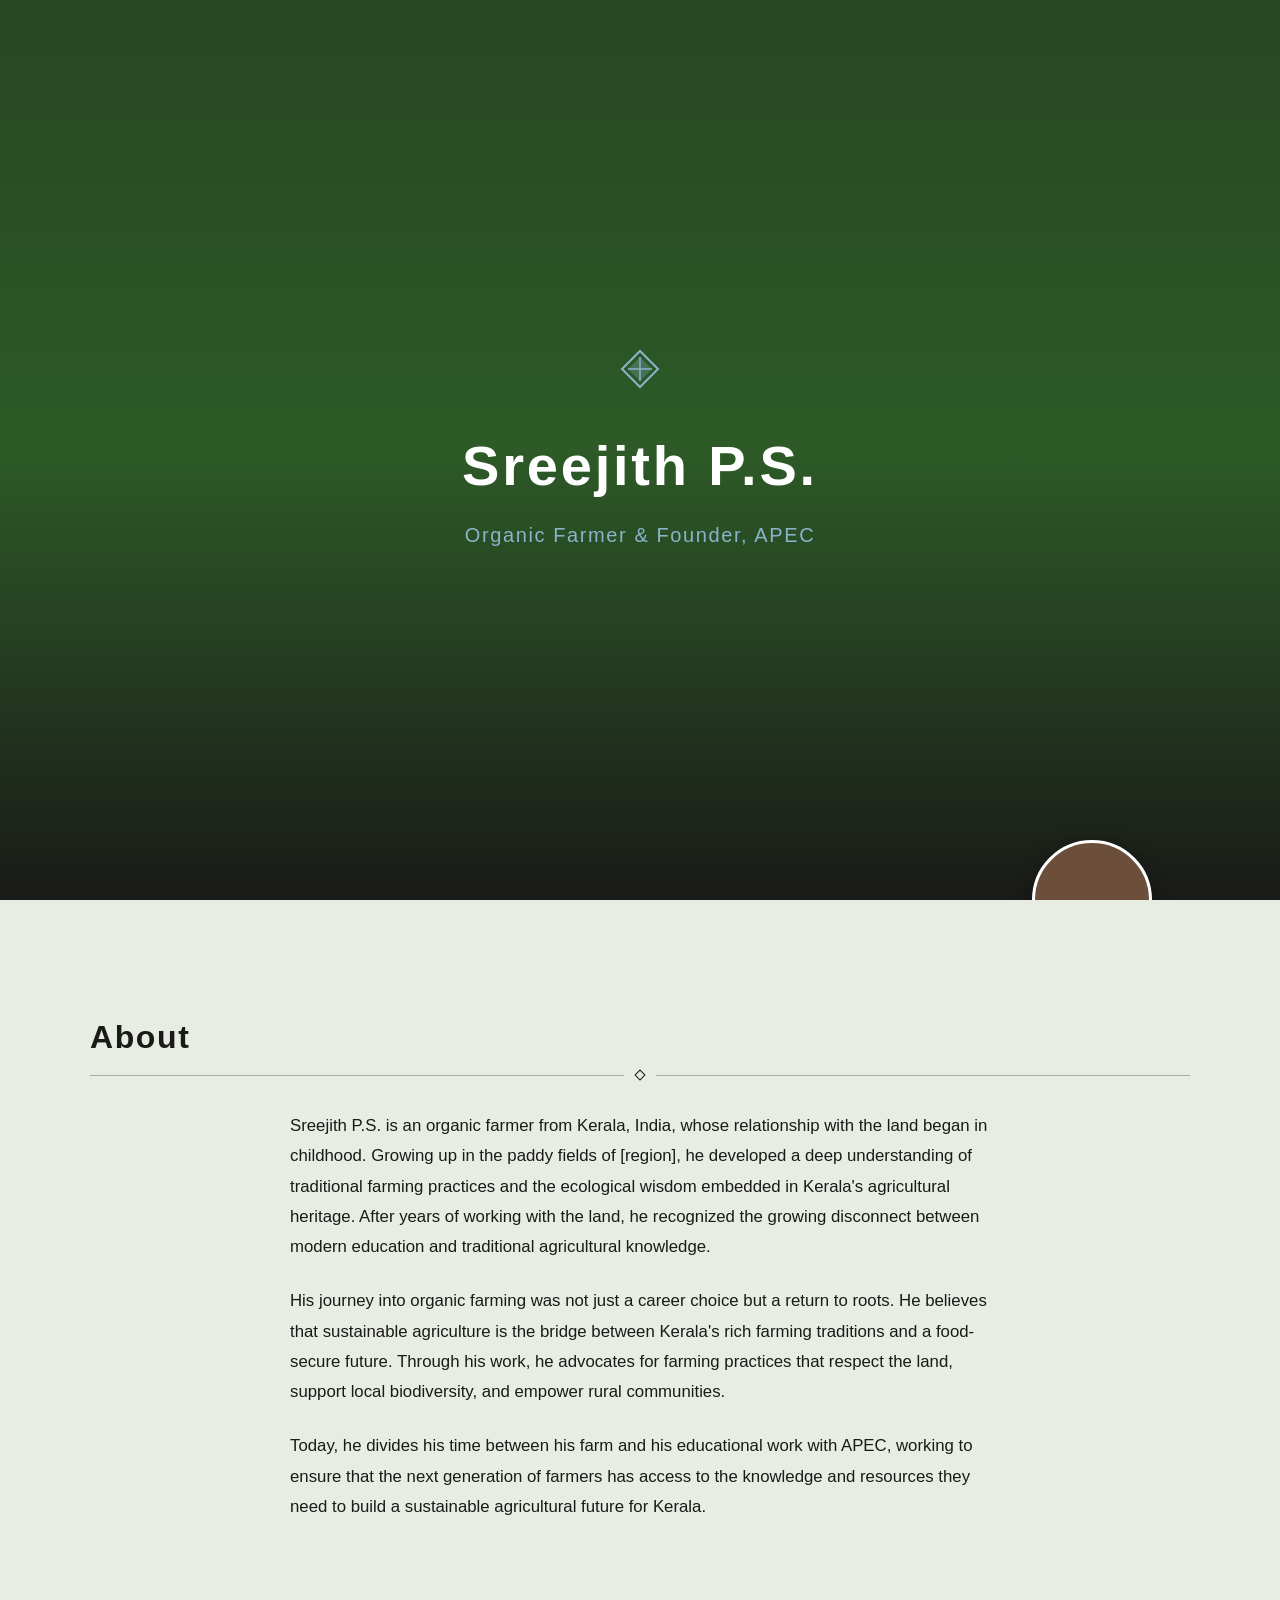
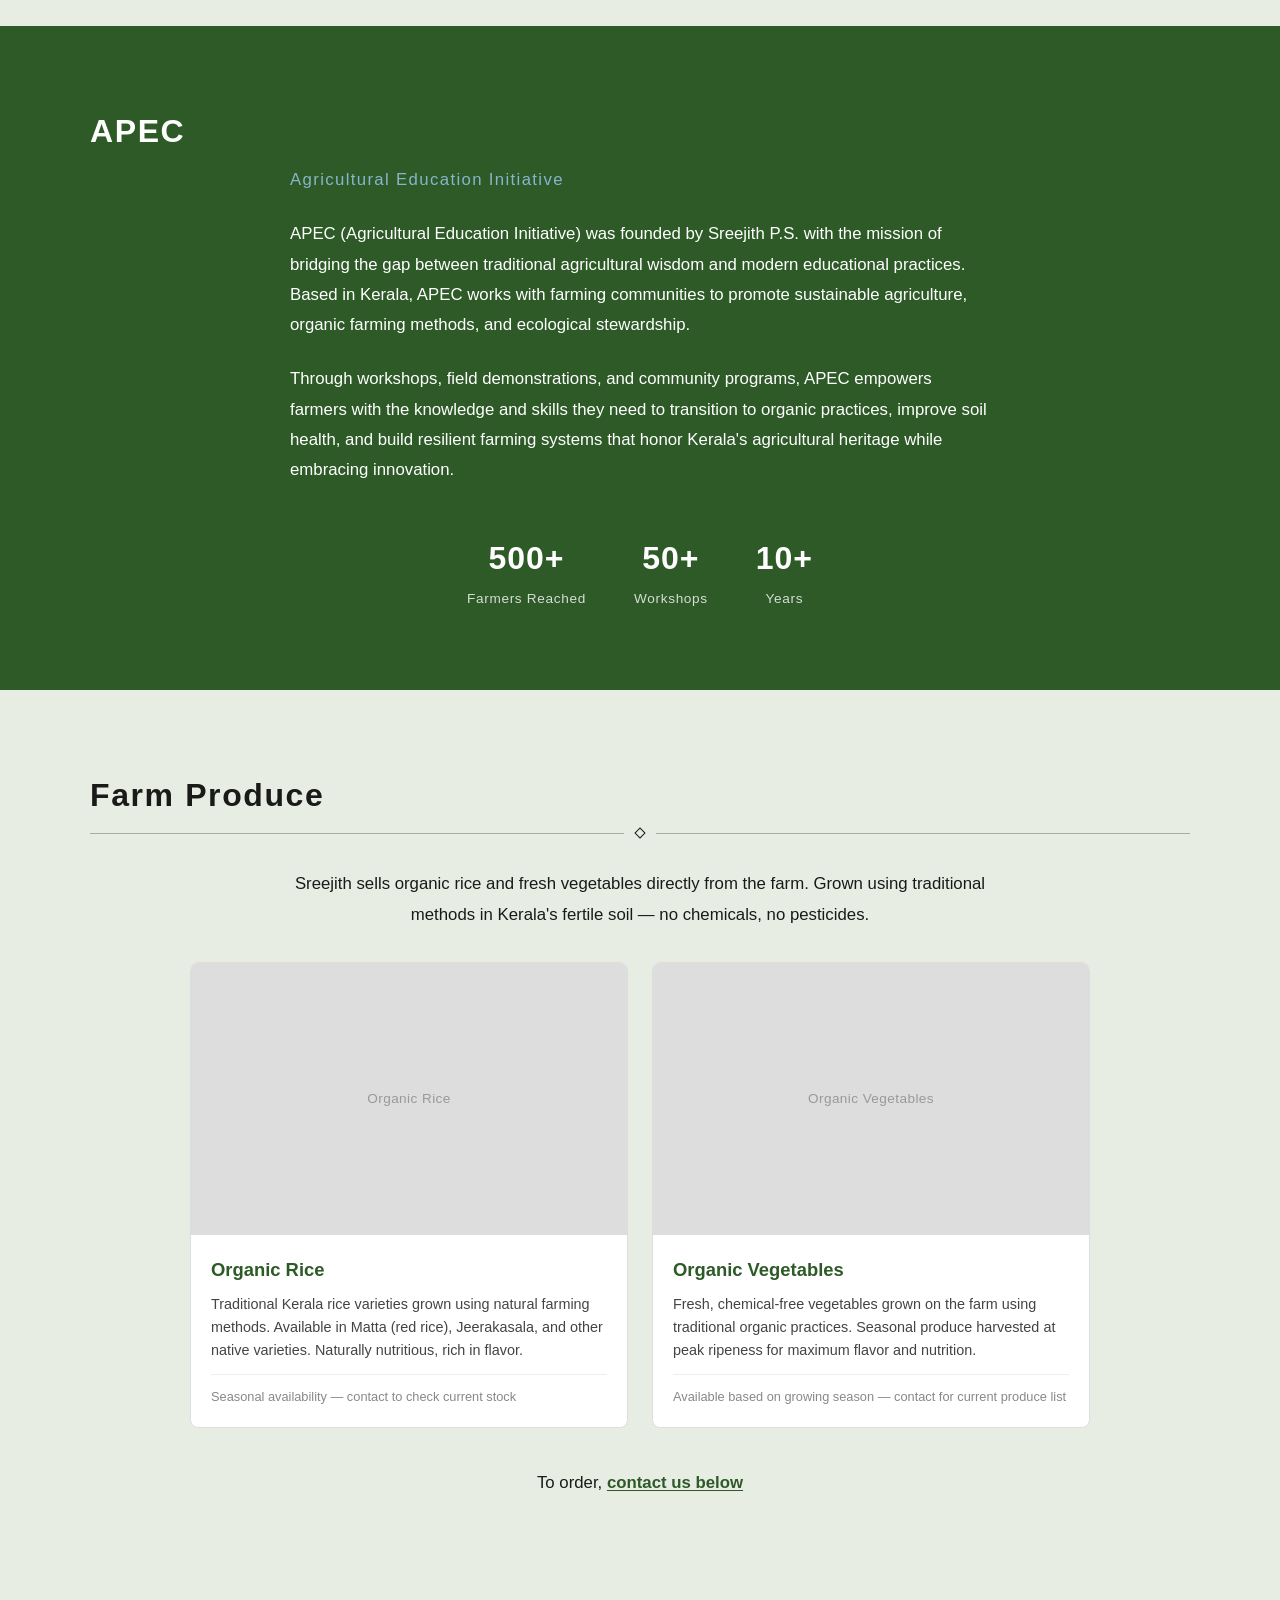
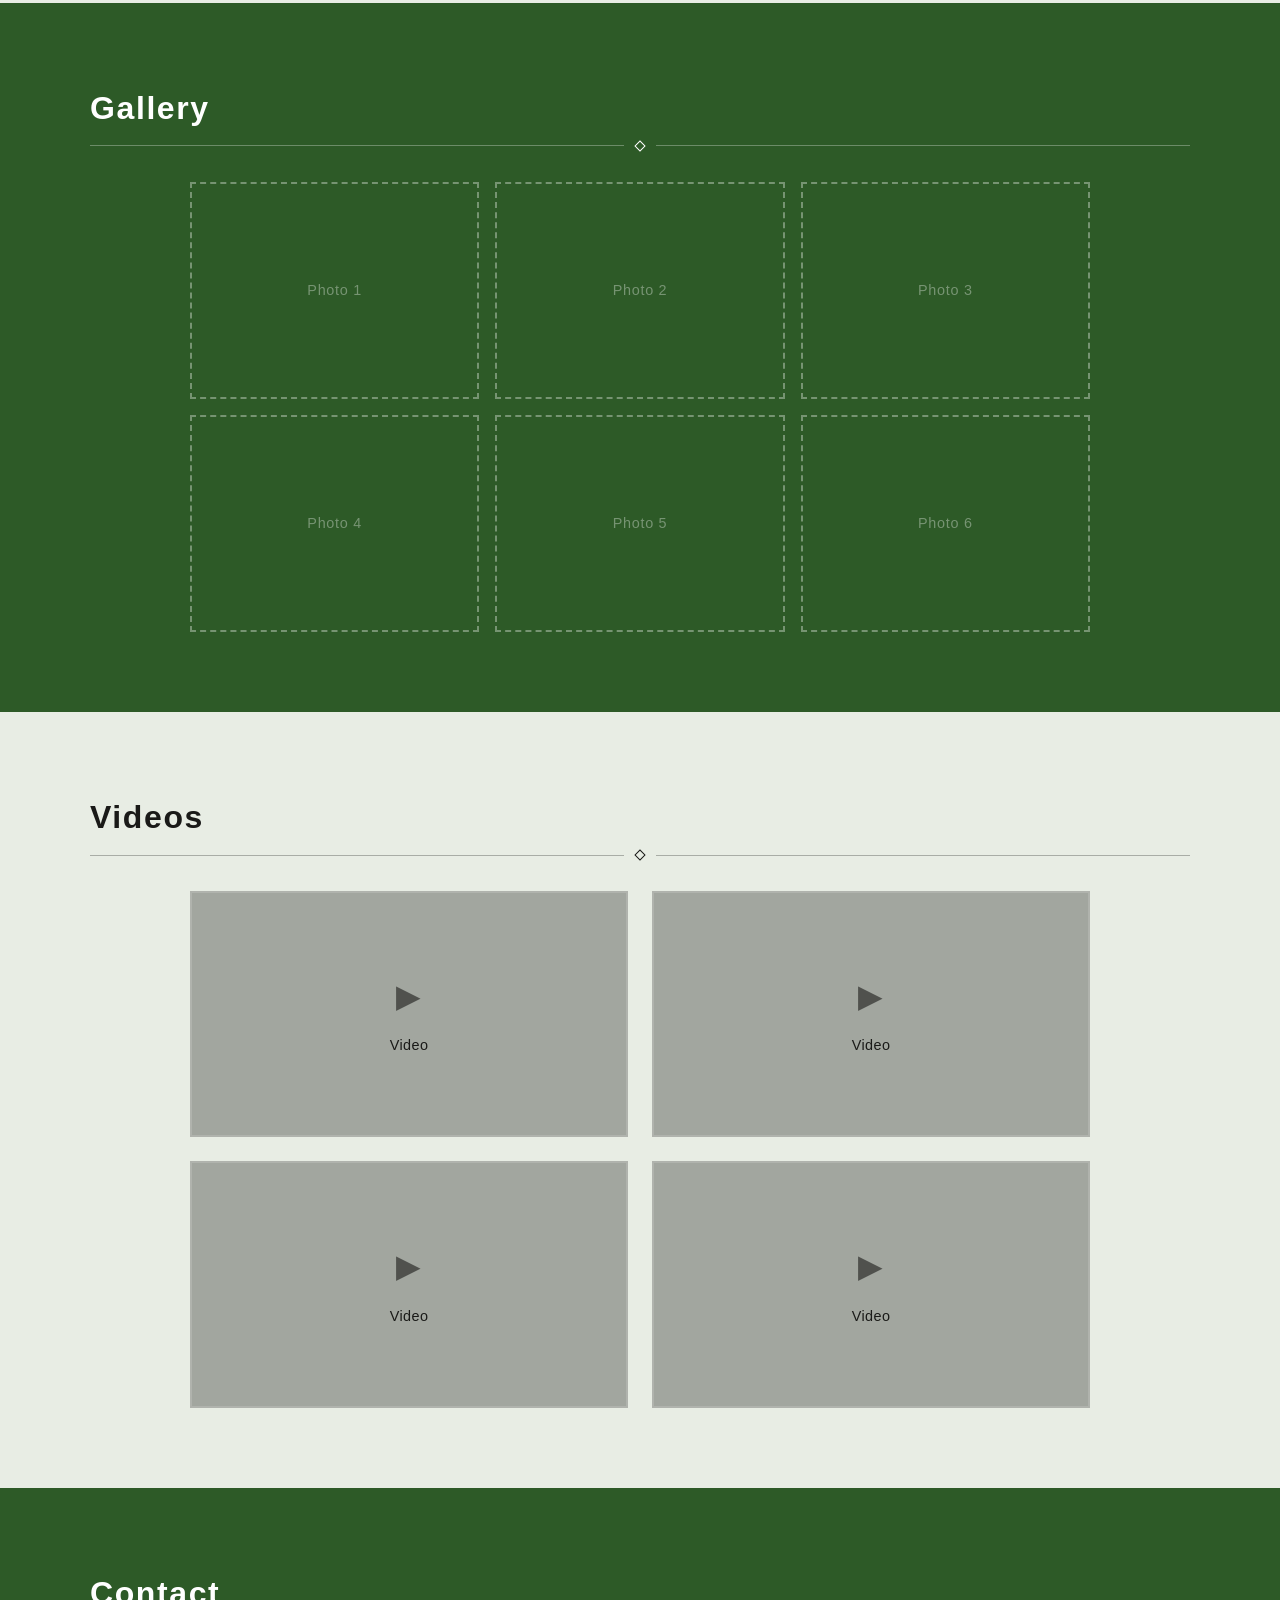
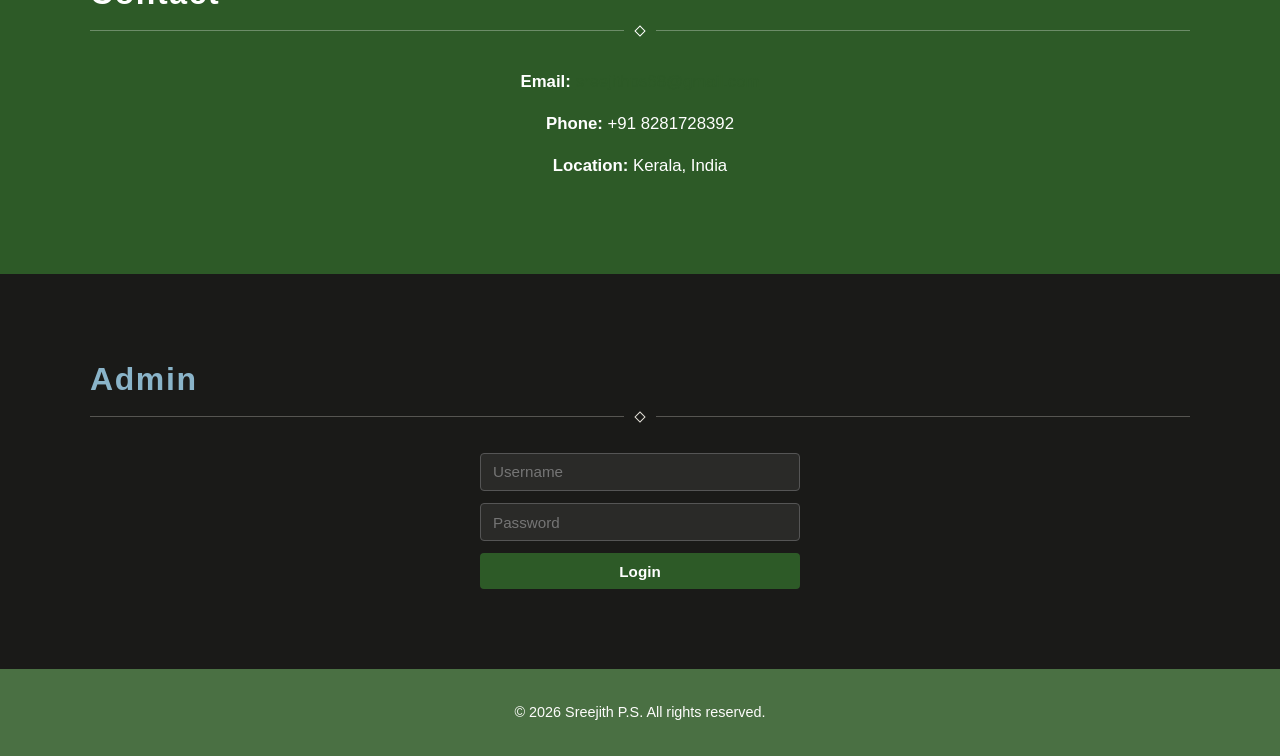
==== commit 88d5b03f: "Add Farm Produce section with product cards" ====
--- a/index.html
+++ b/index.html
@@ -49,6 +49,19 @@
       <p class="subtitle">Agricultural Education Initiative</p>
       <div id="apec-content"></div>
       <div id="stats-content" class="stats"></div>
+    </div>
+  </section>
+
+  <!-- ===== PRODUCTS ===== -->
+  <section id="products">
+    <div class="section-content">
+      <h2>Farm Produce</h2>
+      <div class="divider"><span class="divider-dot"></span></div>
+      <div id="products-intro" class="products-intro"></div>
+      <div id="products-grid" class="products-grid"></div>
+      <div class="products-cta">
+        <p>To order, <a href="#contact">contact us below</a></p>
+      </div>
     </div>
   </section>
 
@@ -116,6 +129,19 @@
           <div class="admin-field"><label>Stat 1</label><div class="arow"><input type="text" id="astat1n" placeholder="500+" style="width:80px"><input type="text" id="astat1l" placeholder="Farmers Reached"></div></div>
           <div class="admin-field"><label>Stat 2</label><div class="arow"><input type="text" id="astat2n" placeholder="50+" style="width:80px"><input type="text" id="astat2l" placeholder="Workshops"></div></div>
           <div class="admin-field"><label>Stat 3</label><div class="arow"><input type="text" id="astat3n" placeholder="10+" style="width:80px"><input type="text" id="astat3l" placeholder="Years"></div></div>
+          <h3>Farm Produce</h3>
+          <p class="admin-hint">Product images — upload to <code>/images</code>, reference as <code>images/rice.jpg</code></p>
+          <div class="admin-field"><label>Intro text</label><textarea id="aprod-intro" rows="2"></textarea></div>
+          <div style="display:grid;grid-template-columns:1fr 1fr;gap:0.75rem">
+            <div><div class="admin-field"><label>Rice — Name</label><input type="text" id="aprod-rice-name"></div>
+            <div class="admin-field"><label>Rice — Description</label><textarea id="aprod-rice-desc" rows="3"></textarea></div>
+            <div class="admin-field"><label>Rice — Image</label><div style="display:flex;gap:0.5rem;align-items:center"><input type="text" id="aprod-rice-img" placeholder="images/rice.jpg"><div class="thumb" id="arice-thumb"></div></div></div>
+            <div class="admin-field"><label>Rice — Note</label><input type="text" id="aprod-rice-note" placeholder="Seasonal availability..."></div></div>
+            <div><div class="admin-field"><label>Veg — Name</label><input type="text" id="aprod-veg-name"></div>
+            <div class="admin-field"><label>Veg — Description</label><textarea id="aprod-veg-desc" rows="3"></textarea></div>
+            <div class="admin-field"><label>Veg — Image</label><div style="display:flex;gap:0.5rem;align-items:center"><input type="text" id="aprod-veg-img" placeholder="images/veg.jpg"><div class="thumb" id="aveg-thumb"></div></div></div>
+            <div class="admin-field"><label>Veg — Note</label><input type="text" id="aprod-veg-note" placeholder="Available based on season..."></div></div>
+          </div>
           <h3>Gallery</h3>
           <p class="admin-hint">Upload images to <code>/images</code> folder in repo, reference as <code>images/farm1.jpg</code></p>
           <div id="admin-gallery"></div>
@@ -135,6 +161,7 @@
           <h3>Live Preview</h3>
           <div class="ap-box"><div class="ap-label">Bio</div><div id="aprev-bio"></div></div>
           <div class="ap-box ap-dark"><div class="ap-label">APEC</div><div id="aprev-apec"></div><div class="ap-stats" id="aprev-stats"></div></div>
+          <div class="ap-box"><div class="ap-label">Farm Produce</div><p id="aprev-products" style="color:#888;font-size:0.85rem"></p></div>
           <div class="ap-box"><div class="ap-label">Gallery</div><p id="aprev-gallery" style="color:#888;font-size:0.85rem"></p></div>
           <div class="ap-box ap-dark"><div class="ap-label">Videos</div><p id="aprev-videos" style="color:#aaa;font-size:0.85rem"></p></div>
           <div class="ap-box"><div class="ap-label">Contact</div><div id="aprev-contact"></div></div>
--- a/style.css
+++ b/style.css
@@ -231,6 +231,86 @@
   opacity: 0.8;
   margin-top: 0.25rem;
   letter-spacing: 0.05em;
+}
+
+/* ===== PRODUCTS ===== */
+.products-intro {
+  max-width: 700px;
+  margin: 0 auto 2rem;
+  font-size: 1.05rem;
+  line-height: 1.8;
+  text-align: center;
+}
+
+.products-grid {
+  display: grid;
+  grid-template-columns: repeat(2, 1fr);
+  gap: 1.5rem;
+  max-width: 900px;
+  margin: 0 auto;
+}
+
+.product-card {
+  background: #fff;
+  border: 1px solid #ddd;
+  border-radius: 8px;
+  overflow: hidden;
+  transition: transform 0.3s ease, box-shadow 0.3s ease;
+}
+
+.product-card:hover {
+  transform: translateY(-3px);
+  box-shadow: 0 8px 25px rgba(0,0,0,0.08);
+}
+
+.product-card-image {
+  aspect-ratio: 16 / 10;
+  background: #ddd;
+  display: flex;
+  align-items: center;
+  justify-content: center;
+  font-size: 0.85rem;
+  color: #999;
+  letter-spacing: 0.03em;
+  background-size: cover;
+  background-position: center;
+}
+
+.product-card-body {
+  padding: 1.25rem;
+}
+
+.product-card-body h3 {
+  font-size: 1.15rem;
+  font-weight: 700;
+  color: #2D5A27;
+  margin-bottom: 0.5rem;
+}
+
+.product-card-body p {
+  font-size: 0.9rem;
+  line-height: 1.6;
+  color: #444;
+  margin-bottom: 0;
+}
+
+.product-card-body .product-note {
+  font-size: 0.8rem;
+  color: #888;
+  margin-top: 0.75rem;
+  padding-top: 0.75rem;
+  border-top: 1px solid #eee;
+}
+
+.products-cta {
+  text-align: center;
+  margin-top: 2.5rem;
+  font-size: 1.05rem;
+}
+
+.products-cta a {
+  font-weight: 600;
+  color: #2D5A27;
 }
 
 /* ===== GALLERY ===== */
@@ -402,6 +482,11 @@
     gap: 0.75rem;
   }
 
+  .products-grid {
+    grid-template-columns: 1fr;
+    gap: 1rem;
+  }
+
   .videos-grid {
     grid-template-columns: 1fr;
     gap: 1rem;
